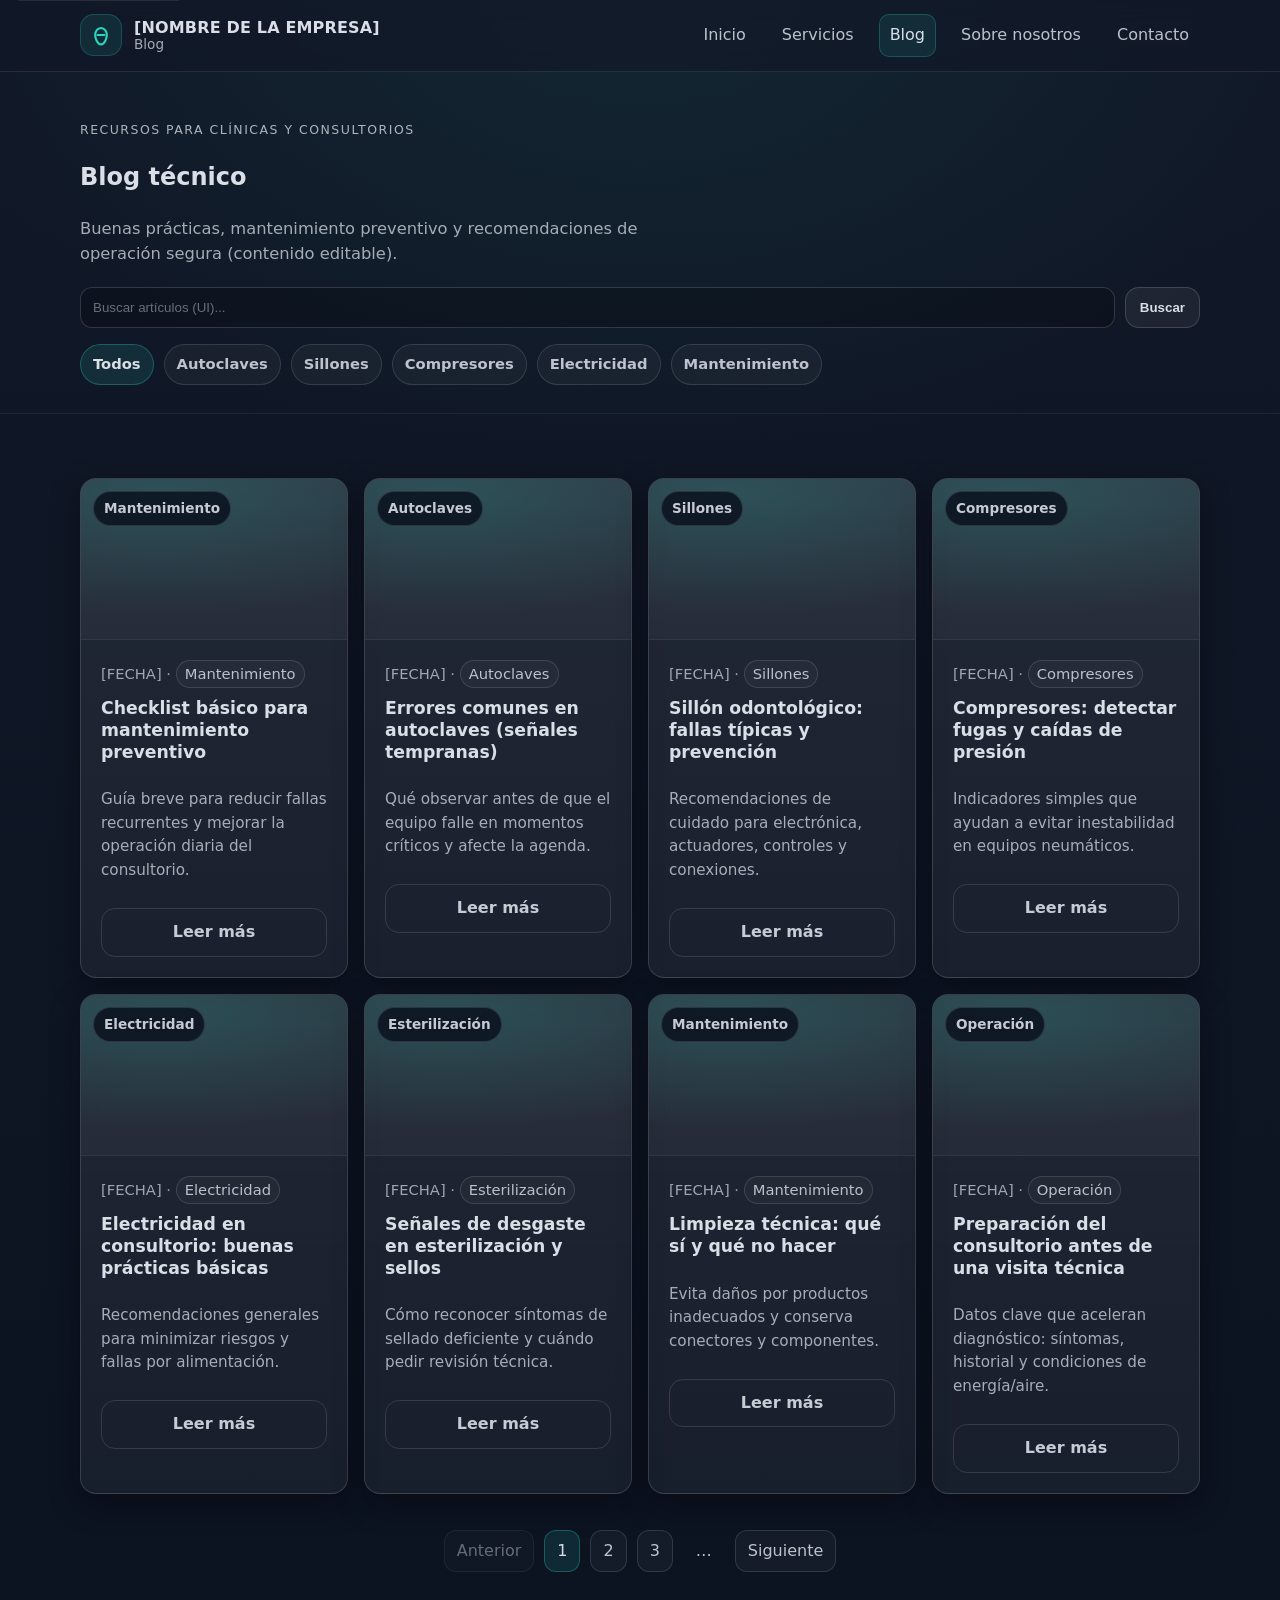
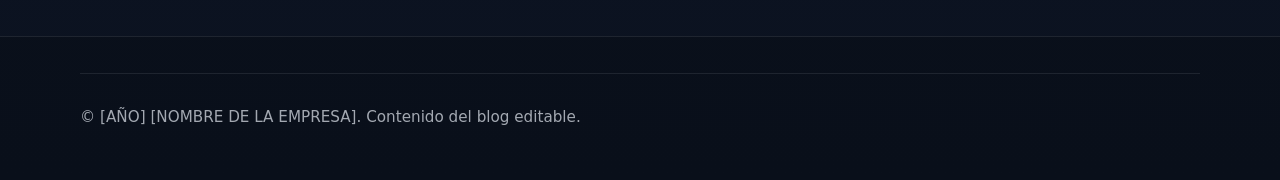
==== blog.html @ 44d48c57 "Add files via upload Primera version" ====
<!doctype html>
<html lang="es">
<head>
  <meta charset="utf-8" />
  <meta name="viewport" content="width=device-width, initial-scale=1" />
  <title>Blog | [NOMBRE DE LA EMPRESA]</title>
  <meta name="description" content="Consejos de mantenimiento, seguridad y operación para equipos odontológicos." />
  <link rel="stylesheet" href="styles.css" />
</head>

<body>
  <a class="skip-link" href="#contenido">Saltar al contenido</a>

  <header class="site-header" role="banner">
    <div class="container header-inner">
      <a class="brand" href="index.html" aria-label="Ir al inicio">
        <span class="brand-mark" aria-hidden="true">
          <svg width="28" height="28" viewBox="0 0 24 24" fill="none">
            <path d="M7 12c0-3 2-6 5-6s5 3 5 6-2 8-5 8-5-5-5-8Z" stroke="currentColor" stroke-width="1.8"/>
            <path d="M9 12h6" stroke="currentColor" stroke-width="1.8" stroke-linecap="round"/>
          </svg>
        </span>
        <span class="brand-text">
          <span class="brand-name">[NOMBRE DE LA EMPRESA]</span>
          <span class="brand-tag">Blog</span>
        </span>
      </a>

      <details class="nav-wrap">
        <summary class="nav-summary" aria-label="Abrir menú">
          <span class="sr-only">Abrir menú</span>
          <span class="burger" aria-hidden="true"></span>
        </summary>

        <nav class="site-nav" aria-label="Navegación principal">
          <a href="index.html">Inicio</a>
          <a href="index.html#servicios">Servicios</a>
          <a href="blog.html" aria-current="page">Blog</a>
          <a href="index.html#sobre">Sobre nosotros</a>
          <a href="index.html#contacto">Contacto</a>
        </nav>
      </details>

      <nav class="site-nav site-nav--desktop" aria-label="Navegación principal (desktop)">
        <a href="index.html">Inicio</a>
        <a href="index.html#servicios">Servicios</a>
        <a href="blog.html" aria-current="page">Blog</a>
        <a href="index.html#sobre">Sobre nosotros</a>
        <a href="index.html#contacto">Contacto</a>
      </nav>
    </div>
  </header>

  <main id="contenido">
    <section class="page-hero">
      <div class="container">
        <p class="eyebrow">Recursos para clínicas y consultorios</p>
        <h1>Blog técnico</h1>
        <p class="lead">Buenas prácticas, mantenimiento preventivo y recomendaciones de operación segura (contenido editable).</p>

        <!-- Barra de búsqueda visual (UI-only, sin JS) -->
        <form class="search" role="search" aria-label="Buscar en el blog (solo interfaz)">
          <label class="sr-only" for="q">Buscar</label>
          <input id="q" name="q" type="search" placeholder="Buscar artículos (UI)..." />
          <button class="btn btn-secondary" type="submit">Buscar</button>
        </form>

        <!-- Chips de categorías (solo UI) -->
        <div class="chips" aria-label="Categorías">
          <a class="chip chip-active" href="#" aria-current="true">Todos</a>
          <a class="chip" href="#">Autoclaves</a>
          <a class="chip" href="#">Sillones</a>
          <a class="chip" href="#">Compresores</a>
          <a class="chip" href="#">Electricidad</a>
          <a class="chip" href="#">Mantenimiento</a>
        </div>
      </div>
    </section>

    <section class="section">
      <div class="container">
        <div class="grid posts-8">
          <!-- Repite 8 cards (placeholder). Puedes duplicar / eliminar sin romper el grid -->
          <article class="card post-card">
            <a class="post-media" href="post.html" aria-label="Leer artículo: Checklist básico para mantenimiento preventivo">
              <span class="media-badge">Mantenimiento</span>
              <span class="media-placeholder" aria-hidden="true"></span>
            </a>
            <div class="post-body">
              <p class="meta">[FECHA] · <span class="tag">Mantenimiento</span></p>
              <h2 class="post-title"><a href="post.html">Checklist básico para mantenimiento preventivo</a></h2>
              <p class="small">Guía breve para reducir fallas recurrentes y mejorar la operación diaria del consultorio.</p>
              <a class="btn btn-ghost" href="post.html">Leer más</a>
            </div>
          </article>

          <article class="card post-card">
            <a class="post-media" href="post.html" aria-label="Leer artículo: Errores comunes en autoclaves (señales tempranas)">
              <span class="media-badge">Autoclaves</span>
              <span class="media-placeholder" aria-hidden="true"></span>
            </a>
            <div class="post-body">
              <p class="meta">[FECHA] · <span class="tag">Autoclaves</span></p>
              <h2 class="post-title"><a href="post.html">Errores comunes en autoclaves (señales tempranas)</a></h2>
              <p class="small">Qué observar antes de que el equipo falle en momentos críticos y afecte la agenda.</p>
              <a class="btn btn-ghost" href="post.html">Leer más</a>
            </div>
          </article>

          <article class="card post-card">
            <a class="post-media" href="post.html" aria-label="Leer artículo: Sillón odontológico: fallas típicas y prevención">
              <span class="media-badge">Sillones</span>
              <span class="media-placeholder" aria-hidden="true"></span>
            </a>
            <div class="post-body">
              <p class="meta">[FECHA] · <span class="tag">Sillones</span></p>
              <h2 class="post-title"><a href="post.html">Sillón odontológico: fallas típicas y prevención</a></h2>
              <p class="small">Recomendaciones de cuidado para electrónica, actuadores, controles y conexiones.</p>
              <a class="btn btn-ghost" href="post.html">Leer más</a>
            </div>
          </article>

          <article class="card post-card">
            <a class="post-media" href="post.html" aria-label="Leer artículo: Compresores: cómo detectar fugas y caídas de presión">
              <span class="media-badge">Compresores</span>
              <span class="media-placeholder" aria-hidden="true"></span>
            </a>
            <div class="post-body">
              <p class="meta">[FECHA] · <span class="tag">Compresores</span></p>
              <h2 class="post-title"><a href="post.html">Compresores: detectar fugas y caídas de presión</a></h2>
              <p class="small">Indicadores simples que ayudan a evitar inestabilidad en equipos neumáticos.</p>
              <a class="btn btn-ghost" href="post.html">Leer más</a>
            </div>
          </article>

          <article class="card post-card">
            <a class="post-media" href="post.html" aria-label="Leer artículo: Electricidad en consultorio: buenas prácticas básicas">
              <span class="media-badge">Electricidad</span>
              <span class="media-placeholder" aria-hidden="true"></span>
            </a>
            <div class="post-body">
              <p class="meta">[FECHA] · <span class="tag">Electricidad</span></p>
              <h2 class="post-title"><a href="post.html">Electricidad en consultorio: buenas prácticas básicas</a></h2>
              <p class="small">Recomendaciones generales para minimizar riesgos y fallas por alimentación.</p>
              <a class="btn btn-ghost" href="post.html">Leer más</a>
            </div>
          </article>

          <article class="card post-card">
            <a class="post-media" href="post.html" aria-label="Leer artículo: Señales de desgaste en esterilización y sellos">
              <span class="media-badge">Esterilización</span>
              <span class="media-placeholder" aria-hidden="true"></span>
            </a>
            <div class="post-body">
              <p class="meta">[FECHA] · <span class="tag">Esterilización</span></p>
              <h2 class="post-title"><a href="post.html">Señales de desgaste en esterilización y sellos</a></h2>
              <p class="small">Cómo reconocer síntomas de sellado deficiente y cuándo pedir revisión técnica.</p>
              <a class="btn btn-ghost" href="post.html">Leer más</a>
            </div>
          </article>

          <article class="card post-card">
            <a class="post-media" href="post.html" aria-label="Leer artículo: Limpieza técnica: qué sí y qué no hacer">
              <span class="media-badge">Mantenimiento</span>
              <span class="media-placeholder" aria-hidden="true"></span>
            </a>
            <div class="post-body">
              <p class="meta">[FECHA] · <span class="tag">Mantenimiento</span></p>
              <h2 class="post-title"><a href="post.html">Limpieza técnica: qué sí y qué no hacer</a></h2>
              <p class="small">Evita daños por productos inadecuados y conserva conectores y componentes.</p>
              <a class="btn btn-ghost" href="post.html">Leer más</a>
            </div>
          </article>

          <article class="card post-card">
            <a class="post-media" href="post.html" aria-label="Leer artículo: Cómo preparar el consultorio antes de una visita técnica">
              <span class="media-badge">Operación</span>
              <span class="media-placeholder" aria-hidden="true"></span>
            </a>
            <div class="post-body">
              <p class="meta">[FECHA] · <span class="tag">Operación</span></p>
              <h2 class="post-title"><a href="post.html">Preparación del consultorio antes de una visita técnica</a></h2>
              <p class="small">Datos clave que aceleran diagnóstico: síntomas, historial y condiciones de energía/aire.</p>
              <a class="btn btn-ghost" href="post.html">Leer más</a>
            </div>
          </article>
        </div>

        <!-- Paginación visual (UI-only) -->
        <nav class="pagination" aria-label="Paginación (solo interfaz)">
          <a class="page" href="#" aria-disabled="true">Anterior</a>
          <a class="page is-active" href="#" aria-current="page">1</a>
          <a class="page" href="#">2</a>
          <a class="page" href="#">3</a>
          <span class="page dots" aria-hidden="true">…</span>
          <a class="page" href="#">Siguiente</a>
        </nav>
      </div>
    </section>
  </main>

  <footer class="site-footer">
    <div class="container footer-bottom">
      <p class="small">© <span>[AÑO]</span> [NOMBRE DE LA EMPRESA]. Contenido del blog editable. </p>
    </div>
  </footer>
</body>
</html>
---- styles.css ----
/* =========================================================
   [NOMBRE DE LA EMPRESA] - Styles (v1)
   Objetivo: diseño moderno, limpio, premium técnico
   - Solo HTML + CSS
   - Responsive + accesible (foco visible, contraste)
   ========================================================= */

/* -------------------------
   1) Variables de diseño
   ------------------------- */
:root{
  /* Colores base */
  --bg: #111827;
  --bg-2: #0b1220;
  --surface: rgba(255,255,255,0.06);
  --surface-2: rgba(255,255,255,0.08);
  --border: rgba(217, 222, 231, 0.16);

  --text: #D9DEE7;
  --muted: rgba(217, 222, 231, 0.74);

  /* Acento (moderado, no “neón”) */
  --accent: #2dd4bf;           /* teal */
  --accent-2: rgba(45,212,191,0.18);

  /* Sombras (sutiles) */
  --shadow: 0 10px 30px rgba(0,0,0,0.35);

  /* Tipografía */
  --font: system-ui, -apple-system, Segoe UI, Roboto, Helvetica, Arial, "Apple Color Emoji", "Segoe UI Emoji";
  --mono: ui-monospace, SFMono-Regular, Menlo, Monaco, Consolas, "Liberation Mono", "Courier New", monospace;

  /* Layout */
  --container: 1120px;
  --radius: 16px;
  --radius-sm: 12px;

  /* Escala de spacing */
  --s-1: 8px;
  --s-2: 12px;
  --s-3: 16px;
  --s-4: 20px;
  --s-5: 28px;
  --s-6: 36px;
  --s-7: 48px;
  --s-8: 64px;

  /* Tamaños fluidos */
  --h1: clamp(1.9rem, 3.5vw, 3rem);
  --h2: clamp(1.4rem, 2.2vw, 2.1rem);
  --h3: 1.1rem;
  --lead: clamp(1.02rem, 1.15vw, 1.15rem);
}

/* -------------------------
   2) Reset base + accesibilidad
   ------------------------- */
*,
*::before,
*::after{ box-sizing: border-box; }

html{ color-scheme: dark; }

body{
  margin: 0;
  font-family: var(--font);
  background: radial-gradient(1200px 800px at 50% 0%, rgba(45,212,191,0.08), transparent 60%),
              linear-gradient(180deg, var(--bg), var(--bg-2));
  color: var(--text);
  line-height: 1.55;
}

img{ max-width: 100%; display: block; }

a{ color: inherit; text-decoration: none; }
a:hover{ text-decoration: underline; text-underline-offset: 4px; }

:focus-visible{
  outline: 3px solid var(--accent);
  outline-offset: 3px;
}

/* Skip link */
.skip-link{
  position: absolute;
  top: 10px;
  left: 10px;
  background: #0b1220;
  border: 1px solid var(--border);
  padding: 10px 12px;
  border-radius: 10px;
  transform: translateY(-120%);
  transition: transform 160ms ease;
  z-index: 9999;
}
.skip-link:focus{ transform: translateY(0%); }

.sr-only{
  position:absolute;
  width:1px; height:1px;
  padding:0; margin:-1px;
  overflow:hidden; clip:rect(0,0,0,0);
  border:0;
}

/* Reduce motion */
@media (prefers-reduced-motion: reduce){
  *{ scroll-behavior: auto !important; transition: none !important; }
}

/* -------------------------
   3) Utilidades
   ------------------------- */
.container{
  width: min(100% - 32px, var(--container));
  margin: 0 auto;
}

.small{ font-size: 0.95rem; color: var(--muted); }
.lead{ font-size: var(--lead); color: var(--muted); max-width: 62ch; }
.eyebrow{
  letter-spacing: 0.12em;
  text-transform: uppercase;
  font-size: 0.78rem;
  color: rgba(217,222,231,0.78);
  margin: 0 0 var(--s-2);
}

.grid{
  display: grid;
  gap: var(--s-3);
}

.card{
  background: linear-gradient(180deg, rgba(255,255,255,0.08), rgba(255,255,255,0.05));
  border: 1px solid var(--border);
  border-radius: var(--radius);
  box-shadow: var(--shadow);
  padding: var(--s-4);
}

.section{
  padding: var(--s-8) 0;
}
.section-muted{
  background: rgba(255,255,255,0.03);
  border-top: 1px solid rgba(217,222,231,0.08);
  border-bottom: 1px solid rgba(217,222,231,0.08);
}

.section-header{
  margin-bottom: var(--s-5);
}
.section-header h2{ margin: 0 0 var(--s-2); font-size: var(--h2); }
.section-header p{ margin: 0; color: var(--muted); max-width: 70ch; }

/* Split layout (2 columnas) */
.split{
  display: grid;
  grid-template-columns: 1.2fr 0.8fr;
  gap: var(--s-5);
  align-items: start;
}
@media (max-width: 900px){
  .split{ grid-template-columns: 1fr; }
}

/* -------------------------
   4) Header / Nav
   ------------------------- */
.site-header{
  position: sticky;
  top: 0;
  z-index: 50;
  background: rgba(17,24,39,0.72);
  backdrop-filter: blur(10px);
  border-bottom: 1px solid rgba(217,222,231,0.10);
}

.header-inner{
  display: flex;
  align-items: center;
  justify-content: space-between;
  gap: var(--s-3);
  padding: 14px 0;
}

.brand{
  display: flex;
  align-items: center;
  gap: 12px;
  text-decoration: none;
}
.brand:hover{ text-decoration: none; }
.brand-mark{
  width: 42px;
  height: 42px;
  display: grid;
  place-items: center;
  border-radius: 14px;
  background: rgba(45,212,191,0.10);
  border: 1px solid rgba(45,212,191,0.22);
  color: var(--accent);
}
.brand-text{ display: grid; line-height: 1.1; }
.brand-name{ font-weight: 700; letter-spacing: 0.01em; }
.brand-tag{ font-size: 0.85rem; color: var(--muted); }

/* Desktop nav */
.site-nav{
  display: flex;
  gap: 14px;
  align-items: center;
}
.site-nav a{
  padding: 8px 10px;
  border-radius: 10px;
  color: rgba(217,222,231,0.86);
  border: 1px solid transparent;
}
.site-nav a:hover{
  text-decoration: none;
  background: rgba(255,255,255,0.05);
  border-color: rgba(217,222,231,0.14);
}
.site-nav a[aria-current="page"]{
  background: rgba(45,212,191,0.10);
  border-color: rgba(45,212,191,0.24);
  color: var(--text);
}

/* Nav responsive con <details> */
.nav-wrap{
  display: none; /* se habilita en móvil */
  position: relative;
}
.nav-summary{
  list-style: none;
  cursor: pointer;
  padding: 10px 12px;
  border-radius: 12px;
  border: 1px solid rgba(217,222,231,0.14);
  background: rgba(255,255,255,0.04);
}
.nav-summary::-webkit-details-marker{ display: none; }

.burger{
  width: 20px;
  height: 2px;
  background: var(--text);
  display: inline-block;
  position: relative;
  border-radius: 2px;
}
.burger::before,
.burger::after{
  content:"";
  position:absolute;
  left:0;
  width: 20px;
  height: 2px;
  background: var(--text);
  border-radius: 2px;
}
.burger::before{ top: -6px; }
.burger::after{ top: 6px; }

.nav-wrap[open] .site-nav{
  position: absolute;
  right: 0;
  top: 56px;
  width: min(320px, calc(100vw - 24px));
  flex-direction: column;
  align-items: stretch;
  padding: 10px;
  border-radius: var(--radius);
  background: rgba(11,18,32,0.96);
  border: 1px solid rgba(217,222,231,0.14);
  box-shadow: var(--shadow);
}
.nav-wrap[open] .site-nav a{ width: 100%; }

.site-nav--desktop{ display: flex; }

@media (max-width: 860px){
  .site-nav--desktop{ display: none; }
  .nav-wrap{ display: block; }
}

/* -------------------------
   5) Botones
   ------------------------- */
.btn{
  display: inline-flex;
  align-items: center;
  justify-content: center;
  gap: 10px;
  padding: 11px 14px;
  border-radius: 14px;
  border: 1px solid transparent;
  font-weight: 650;
  text-decoration: none;
  cursor: pointer;
  transition: transform 160ms ease, background 160ms ease, border-color 160ms ease;
}
.btn:hover{ text-decoration: none; transform: translateY(-1px); }
.btn:active{ transform: translateY(0px); }

.btn-primary{
  background: linear-gradient(180deg, rgba(45,212,191,0.95), rgba(45,212,191,0.78));
  color: #071319;
  border-color: rgba(45,212,191,0.45);
}
.btn-secondary{
  background: rgba(255,255,255,0.06);
  color: var(--text);
  border-color: rgba(217,222,231,0.18);
}
.btn-ghost{
  background: transparent;
  color: rgba(217,222,231,0.90);
  border-color: rgba(217,222,231,0.14);
}

.section-cta{
  display: flex;
  gap: 12px;
  margin-top: var(--s-5);
  flex-wrap: wrap;
}

/* -------------------------
   6) Hero
   ------------------------- */
.hero{
  padding: var(--s-8) 0 var(--s-7);
  border-bottom: 1px solid rgba(217,222,231,0.08);
}
.hero-grid{
  display: grid;
  grid-template-columns: 1.15fr 0.85fr;
  gap: var(--s-6);
  align-items: center;
}
.hero h1{
  margin: 0 0 var(--s-3);
  font-size: var(--h1);
  line-height: 1.1;
}
.hero-copy .lead{ margin: 0 0 var(--s-4); }

.hero-cta{
  display: flex;
  gap: 12px;
  flex-wrap: wrap;
  margin: 0 0 var(--s-4);
}

.hero-badges{
  list-style: none;
  padding: 0;
  margin: 0;
  display: flex;
  gap: 10px;
  flex-wrap: wrap;
}
.badge{
  padding: 8px 10px;
  border-radius: 999px;
  border: 1px solid rgba(217,222,231,0.14);
  background: rgba(255,255,255,0.04);
  color: rgba(217,222,231,0.88);
  font-size: 0.92rem;
}

.hero-panel .panel-card{
  border-radius: calc(var(--radius) + 4px);
  padding: var(--s-4);
  border: 1px solid rgba(45,212,191,0.18);
  background:
    radial-gradient(600px 300px at 0% 0%, rgba(45,212,191,0.13), transparent 55%),
    linear-gradient(180deg, rgba(255,255,255,0.08), rgba(255,255,255,0.05));
  box-shadow: var(--shadow);
}
.panel-top{
  display: flex;
  gap: 8px;
  margin-bottom: var(--s-3);
}
.dot{
  width: 10px; height: 10px;
  border-radius: 999px;
  background: rgba(217,222,231,0.18);
  border: 1px solid rgba(217,222,231,0.18);
}
.panel-lines{ display: grid; gap: 10px; margin-bottom: var(--s-4); }
.line{
  height: 10px;
  border-radius: 999px;
  background: rgba(217,222,231,0.10);
  border: 1px solid rgba(217,222,231,0.10);
}
.w-90{ width: 90%; } .w-80{ width: 80%; } .w-60{ width: 60%; } .w-55{ width: 55%; }

.panel-metrics{
  display: grid;
  gap: 10px;
}
.metric{
  display: flex;
  justify-content: space-between;
  gap: 12px;
  padding: 10px 12px;
  border-radius: 12px;
  background: rgba(0,0,0,0.18);
  border: 1px solid rgba(217,222,231,0.10);
}
.metric .k{ color: rgba(217,222,231,0.75); }
.metric .v{ font-family: var(--mono); color: rgba(217,222,231,0.92); }

.panel-note{
  margin: 10px 0 0;
  color: rgba(217,222,231,0.68);
  font-size: 0.92rem;
}

@media (max-width: 980px){
  .hero-grid{ grid-template-columns: 1fr; }
}

/* -------------------------
   7) Servicios + íconos
   ------------------------- */
.cards-8{
  grid-template-columns: repeat(4, minmax(0, 1fr));
}
@media (max-width: 1020px){
  .cards-8{ grid-template-columns: repeat(2, minmax(0, 1fr)); }
}
@media (max-width: 560px){
  .cards-8{ grid-template-columns: 1fr; }
}

.service-card{
  display: grid;
  gap: 10px;
}
.service-card h3{ margin: 0; font-size: var(--h3); }
.service-card p{ margin: 0; color: var(--muted); }
.icon{
  width: 42px;
  height: 42px;
  display: grid;
  place-items: center;
  border-radius: 14px;
  background: rgba(255,255,255,0.05);
  border: 1px solid rgba(217,222,231,0.12);
  color: rgba(45,212,191,0.95);
}
.icon svg{ width: 22px; height: 22px; }

/* -------------------------
   8) Razones + Testimonios
   ------------------------- */
.cards-4{
  grid-template-columns: repeat(4, minmax(0, 1fr));
}
@media (max-width: 1020px){
  .cards-4{ grid-template-columns: repeat(2, minmax(0, 1fr)); }
}
@media (max-width: 560px){
  .cards-4{ grid-template-columns: 1fr; }
}

.cards-3{
  grid-template-columns: repeat(3, minmax(0, 1fr));
}
@media (max-width: 900px){
  .cards-3{ grid-template-columns: 1fr; }
}

.testimonial blockquote{
  margin: 0 0 14px;
  color: rgba(217,222,231,0.92);
  font-size: 1.03rem;
}
.testimonial figcaption{
  color: rgba(217,222,231,0.70);
  font-size: 0.95rem;
}

/* -------------------------
   9) Proceso (steps)
   ------------------------- */
.steps{
  list-style: none;
  padding: 0;
  margin: 0;
  display: grid;
  gap: var(--s-3);
}
.step{
  display: grid;
  grid-template-columns: 48px 1fr;
  gap: 14px;
  align-items: start;
  padding: var(--s-4);
  border-radius: var(--radius);
  background: rgba(255,255,255,0.04);
  border: 1px solid rgba(217,222,231,0.12);
}
.step-num{
  width: 40px; height: 40px;
  display: grid;
  place-items: center;
  border-radius: 14px;
  background: rgba(45,212,191,0.12);
  border: 1px solid rgba(45,212,191,0.22);
  color: var(--accent);
  font-weight: 800;
}
.step h3{ margin: 0 0 6px; font-size: var(--h3); }
.step p{ margin: 0; color: var(--muted); }

/* -------------------------
   10) Cobertura / mapa placeholder
   ------------------------- */
.list{
  margin: var(--s-3) 0 0;
  padding-left: 18px;
  color: rgba(217,222,231,0.80);
}
.map-card{
  display: grid;
  gap: var(--s-3);
}
.map-placeholder{
  height: 220px;
  border-radius: var(--radius);
  border: 1px dashed rgba(217,222,231,0.20);
  background:
    radial-gradient(700px 300px at 50% 10%, rgba(45,212,191,0.12), transparent 60%),
    rgba(255,255,255,0.03);
  display: grid;
  place-items: center;
  color: rgba(217,222,231,0.70);
}
.map-placeholder svg{ width: 44px; height: 44px; }

/* -------------------------
   11) Contacto (form)
   ------------------------- */
.contact-cards{
  display: grid;
  grid-template-columns: repeat(2, minmax(0, 1fr));
  gap: var(--s-3);
  margin-top: var(--s-4);
}
@media (max-width: 560px){
  .contact-cards{ grid-template-columns: 1fr; }
}

.form{
  display: grid;
  gap: 12px;
}
label{
  display: grid;
  gap: 8px;
  color: rgba(217,222,231,0.92);
  font-weight: 650;
}
input, textarea{
  width: 100%;
  padding: 12px 12px;
  border-radius: 12px;
  border: 1px solid rgba(217,222,231,0.18);
  background: rgba(0,0,0,0.20);
  color: var(--text);
}
input::placeholder, textarea::placeholder{
  color: rgba(217,222,231,0.45);
}
input:focus-visible, textarea:focus-visible{
  outline: 3px solid var(--accent);
  outline-offset: 2px;
  border-color: rgba(45,212,191,0.40);
}

/* -------------------------
   12) Blog: hero + búsqueda + chips + posts
   ------------------------- */
.page-hero{
  padding: var(--s-7) 0 var(--s-5);
  border-bottom: 1px solid rgba(217,222,231,0.08);
}

.search{
  display: flex;
  gap: 10px;
  flex-wrap: wrap;
  margin: var(--s-4) 0 var(--s-3);
}
.search input{
  flex: 1 1 260px;
  min-width: 240px;
}

.chips{
  display: flex;
  gap: 10px;
  flex-wrap: wrap;
}
.chip{
  padding: 8px 12px;
  border-radius: 999px;
  border: 1px solid rgba(217,222,231,0.14);
  background: rgba(255,255,255,0.04);
  color: rgba(217,222,231,0.86);
  font-weight: 650;
  font-size: 0.92rem;
}
.chip:hover{ text-decoration: none; border-color: rgba(45,212,191,0.30); }
.chip-active{
  background: rgba(45,212,191,0.12);
  border-color: rgba(45,212,191,0.30);
  color: var(--text);
}

.posts-8{
  grid-template-columns: repeat(4, minmax(0, 1fr));
}
@media (max-width: 1100px){
  .posts-8{ grid-template-columns: repeat(2, minmax(0, 1fr)); }
}
@media (max-width: 560px){
  .posts-8{ grid-template-columns: 1fr; }
}

.post-card{
  padding: 0;
  overflow: hidden;
}
.post-media{
  display: block;
  position: relative;
  border-bottom: 1px solid rgba(217,222,231,0.10);
}
.media-placeholder{
  display: block;
  height: 160px;
  background:
    radial-gradient(600px 200px at 30% 10%, rgba(45,212,191,0.18), transparent 60%),
    linear-gradient(180deg, rgba(255,255,255,0.06), rgba(255,255,255,0.03));
}
.media-badge{
  position: absolute;
  top: 12px;
  left: 12px;
  padding: 6px 10px;
  border-radius: 999px;
  background: rgba(11,18,32,0.86);
  border: 1px solid rgba(217,222,231,0.14);
  color: rgba(217,222,231,0.90);
  font-size: 0.85rem;
  font-weight: 700;
}
.post-body{
  padding: var(--s-4);
  display: grid;
  gap: 10px;
}
.meta{
  margin: 0;
  font-size: 0.92rem;
  color: rgba(217,222,231,0.70);
}
.tag{
  display: inline-block;
  padding: 2px 8px;
  border-radius: 999px;
  border: 1px solid rgba(217,222,231,0.14);
  background: rgba(255,255,255,0.03);
  color: rgba(217,222,231,0.84);
}
.post-title{
  margin: 0;
  font-size: 1.08rem;
  line-height: 1.25;
}
.post-title a:hover{ text-decoration: underline; }

.pagination{
  display: flex;
  gap: 10px;
  justify-content: center;
  align-items: center;
  margin-top: var(--s-6);
  flex-wrap: wrap;
}
.page{
  padding: 8px 12px;
  border-radius: 12px;
  border: 1px solid rgba(217,222,231,0.14);
  background: rgba(255,255,255,0.04);
  color: rgba(217,222,231,0.86);
}
.page:hover{ text-decoration: none; border-color: rgba(45,212,191,0.30); }
.page.is-active{
  background: rgba(45,212,191,0.12);
  border-color: rgba(45,212,191,0.30);
  color: var(--text);
}
.page[aria-disabled="true"]{
  opacity: 0.5;
  pointer-events: none;
}
.dots{
  border-color: transparent;
  background: transparent;
}

/* -------------------------
   13) Post: layout contenido + sidebar
   ------------------------- */
.post-hero{
  padding: var(--s-7) 0 var(--s-5);
  border-bottom: 1px solid rgba(217,222,231,0.08);
}
.post-hero h1{
  margin: 10px 0 0;
  font-size: var(--h1);
  line-height: 1.1;
}

.content-grid{
  display: grid;
  grid-template-columns: 1.3fr 0.7fr;
  gap: var(--s-5);
  align-items: start;
}
@media (max-width: 980px){
  .content-grid{ grid-template-columns: 1fr; }
}

.content{
  max-width: 75ch;
}
.content h2{
  margin: var(--s-5) 0 var(--s-2);
  font-size: 1.35rem;
}
.content p{ margin: 0 0 var(--s-3); color: rgba(217,222,231,0.86); }
.content ul, .content ol{
  margin: 0 0 var(--s-3);
  padding-left: 18px;
  color: rgba(217,222,231,0.82);
}
.content blockquote{
  margin: var(--s-5) 0;
  padding: 16px 16px;
  border-left: 4px solid rgba(45,212,191,0.55);
  background: rgba(45,212,191,0.10);
  border-radius: 12px;
  color: rgba(217,222,231,0.92);
}
.figure{
  margin: var(--s-5) 0;
}
.figure-media{
  height: 260px;
  border-radius: var(--radius);
  border: 1px solid rgba(217,222,231,0.14);
  background:
    radial-gradient(900px 320px at 50% 0%, rgba(45,212,191,0.14), transparent 60%),
    rgba(255,255,255,0.03);
}

.divider{
  border: 0;
  height: 1px;
  background: rgba(217,222,231,0.12);
  margin: var(--s-6) 0;
}

.cta-inline{
  padding: var(--s-4);
  border-radius: var(--radius);
  border: 1px solid rgba(45,212,191,0.24);
  background: rgba(45,212,191,0.10);
}
.cta-inline h3{ margin: 0 0 6px; }
.related{
  margin: 10px 0 0;
  padding-left: 18px;
  color: rgba(217,222,231,0.82);
}
.related a{
  color: rgba(217,222,231,0.90);
}
.related a:hover{
  color: var(--text);
}

/* -------------------------
   14) Footer
   ------------------------- */
.site-footer{
  padding: var(--s-6) 0;
  border-top: 1px solid rgba(217,222,231,0.10);
  background: rgba(0,0,0,0.18);
}

.footer-grid{
  display: grid;
  grid-template-columns: 1.4fr 1fr 1fr 1fr;
  gap: var(--s-5);
  align-items: start;
  margin-bottom: var(--s-4);
}
@media (max-width: 980px){
  .footer-grid{ grid-template-columns: 1fr 1fr; }
}
@media (max-width: 560px){
  .footer-grid{ grid-template-columns: 1fr; }
}

.footer-brand{
  display: flex;
  align-items: center;
  gap: 10px;
}
.site-footer h3{
  margin: 0 0 10px;
  font-size: 1rem;
  color: rgba(217,222,231,0.90);
}
.footer-links{
  list-style: none;
  padding: 0;
  margin: 0;
  display: grid;
  gap: 8px;
}
.footer-links a{
  color: rgba(217,222,231,0.78);
}
.footer-links a:hover{
  color: var(--text);
  text-decoration: underline;
  text-underline-offset: 4px;
}

.footer-bottom{
  border-top: 1px solid rgba(217,222,231,0.10);
  padding-top: var(--s-3);
}
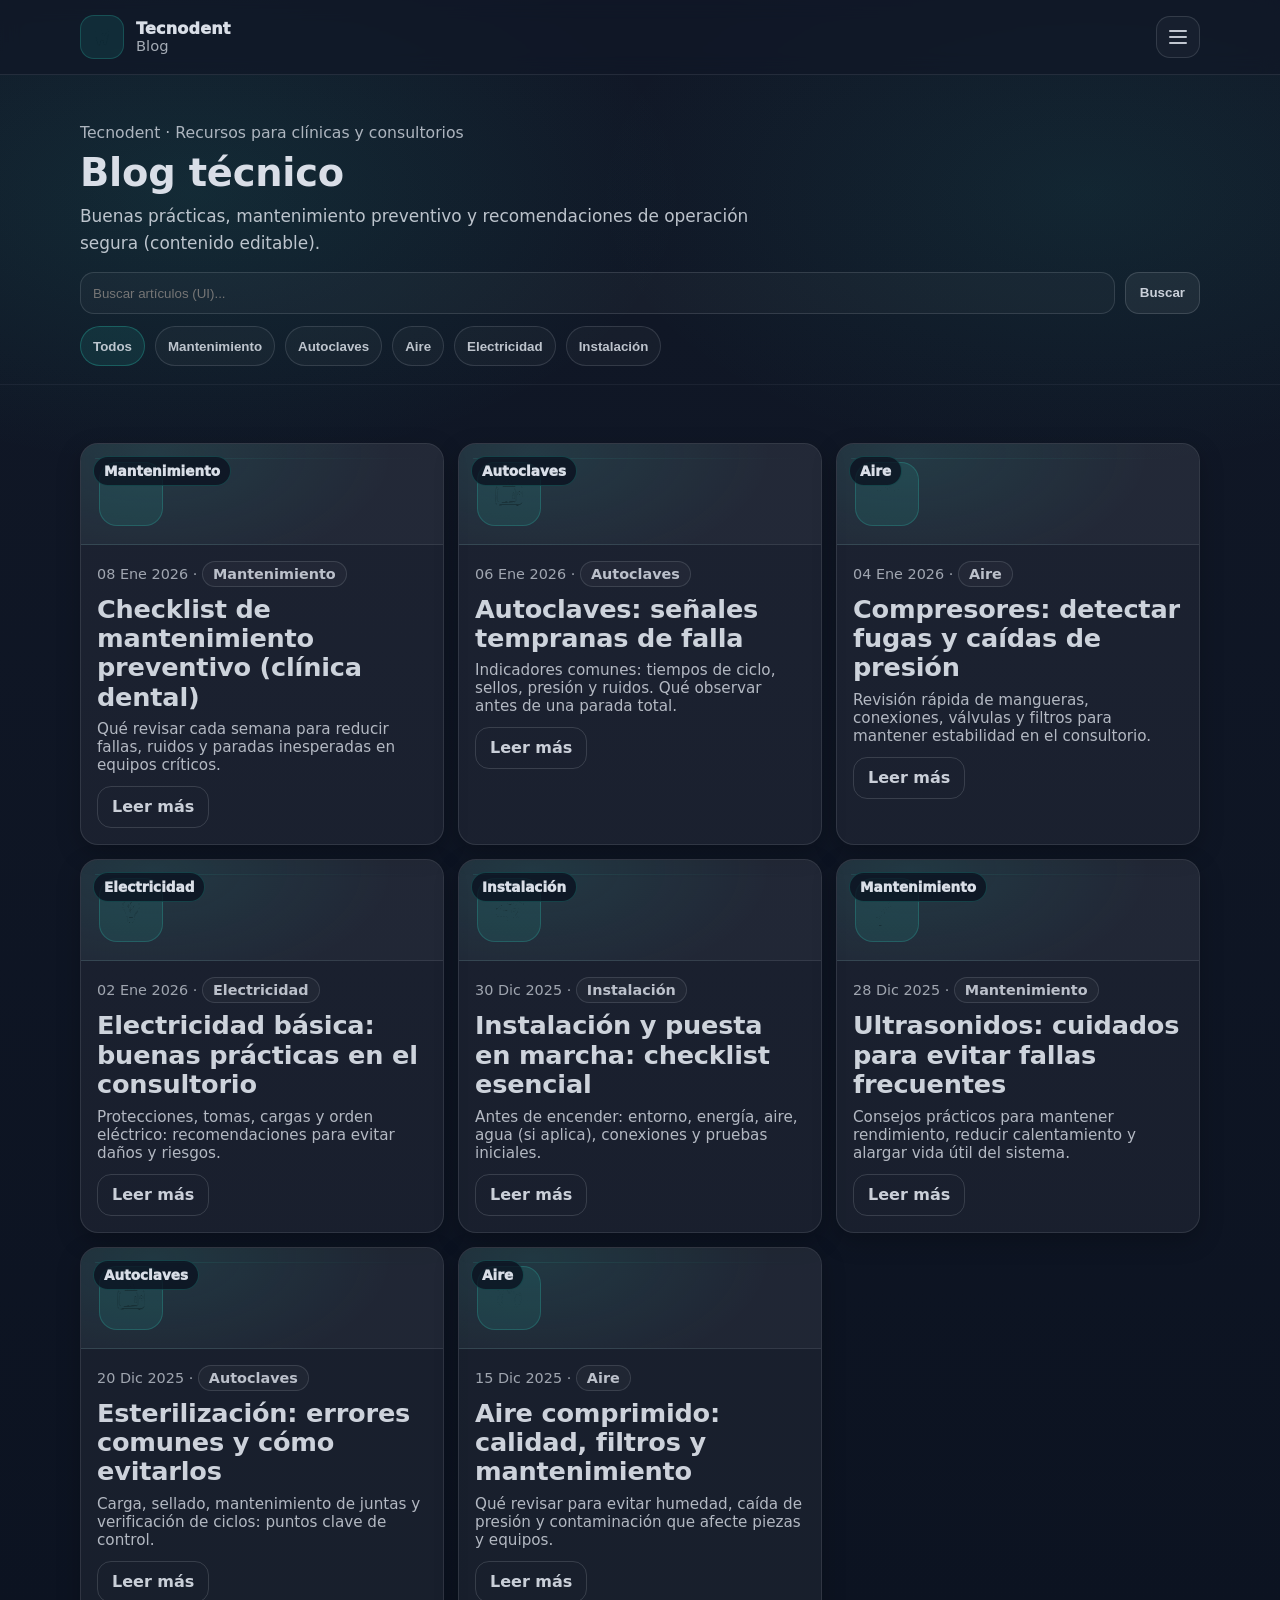
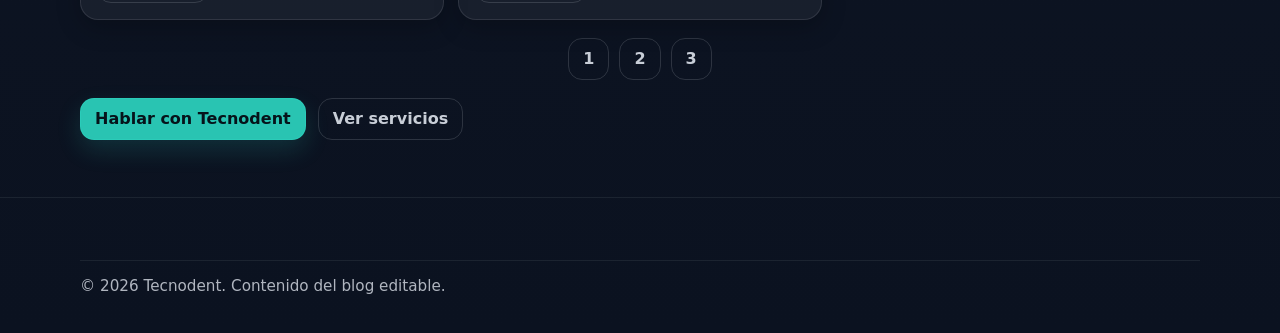
==== commit 0223dc06: "Add files via upload" ====
--- a/blog.html
+++ b/blog.html
@@ -3,9 +3,10 @@
 <head>
   <meta charset="utf-8" />
   <meta name="viewport" content="width=device-width, initial-scale=1" />
-  <title>Blog | [NOMBRE DE LA EMPRESA]</title>
+  <title>Blog | Tecnodent</title>
   <meta name="description" content="Consejos de mantenimiento, seguridad y operación para equipos odontológicos." />
   <link rel="stylesheet" href="styles.css" />
+  <meta name="theme-color" content="#111827" />
 </head>
 
 <body>
@@ -15,13 +16,10 @@
     <div class="container header-inner">
       <a class="brand" href="index.html" aria-label="Ir al inicio">
         <span class="brand-mark" aria-hidden="true">
-          <svg width="28" height="28" viewBox="0 0 24 24" fill="none">
-            <path d="M7 12c0-3 2-6 5-6s5 3 5 6-2 8-5 8-5-5-5-8Z" stroke="currentColor" stroke-width="1.8"/>
-            <path d="M9 12h6" stroke="currentColor" stroke-width="1.8" stroke-linecap="round"/>
-          </svg>
+          <img class="brand-mark__img" src="assets/img/Logo.svg" width="28" height="28" alt="" decoding="async" />
         </span>
         <span class="brand-text">
-          <span class="brand-name">[NOMBRE DE LA EMPRESA]</span>
+          <span class="brand-name">Tecnodent</span>
           <span class="brand-tag">Blog</span>
         </span>
       </a>
@@ -29,32 +27,24 @@
       <details class="nav-wrap">
         <summary class="nav-summary" aria-label="Abrir menú">
           <span class="sr-only">Abrir menú</span>
-          <span class="burger" aria-hidden="true"></span>
+          <span class="nav-icon" aria-hidden="true"></span>
         </summary>
 
-        <nav class="site-nav" aria-label="Navegación principal">
-          <a href="index.html">Inicio</a>
+        <nav class="nav" aria-label="Navegación principal">
           <a href="index.html#servicios">Servicios</a>
+          <a href="index.html#proceso">Proceso</a>
+          <a href="index.html#faq">FAQ</a>
+          <a href="index.html#contacto" class="nav-cta">Contacto</a>
           <a href="blog.html" aria-current="page">Blog</a>
-          <a href="index.html#sobre">Sobre nosotros</a>
-          <a href="index.html#contacto">Contacto</a>
         </nav>
       </details>
-
-      <nav class="site-nav site-nav--desktop" aria-label="Navegación principal (desktop)">
-        <a href="index.html">Inicio</a>
-        <a href="index.html#servicios">Servicios</a>
-        <a href="blog.html" aria-current="page">Blog</a>
-        <a href="index.html#sobre">Sobre nosotros</a>
-        <a href="index.html#contacto">Contacto</a>
-      </nav>
     </div>
   </header>
 
   <main id="contenido">
     <section class="page-hero">
       <div class="container">
-        <p class="eyebrow">Recursos para clínicas y consultorios</p>
+        <p class="eyebrow">Tecnodent · Recursos para clínicas y consultorios</p>
         <h1>Blog técnico</h1>
         <p class="lead">Buenas prácticas, mantenimiento preventivo y recomendaciones de operación segura (contenido editable).</p>
 
@@ -66,13 +56,13 @@
         </form>
 
         <!-- Chips de categorías (solo UI) -->
-        <div class="chips" aria-label="Categorías">
-          <a class="chip chip-active" href="#" aria-current="true">Todos</a>
-          <a class="chip" href="#">Autoclaves</a>
-          <a class="chip" href="#">Sillones</a>
-          <a class="chip" href="#">Compresores</a>
-          <a class="chip" href="#">Electricidad</a>
-          <a class="chip" href="#">Mantenimiento</a>
+        <div class="chips" aria-label="Categorías (solo interfaz)">
+          <button class="chip is-active" type="button">Todos</button>
+          <button class="chip" type="button">Mantenimiento</button>
+          <button class="chip" type="button">Autoclaves</button>
+          <button class="chip" type="button">Aire</button>
+          <button class="chip" type="button">Electricidad</button>
+          <button class="chip" type="button">Instalación</button>
         </div>
       </div>
     </section>
@@ -80,128 +70,144 @@
     <section class="section">
       <div class="container">
         <div class="grid posts-8">
-          <!-- Repite 8 cards (placeholder). Puedes duplicar / eliminar sin romper el grid -->
-          <article class="card post-card">
-            <a class="post-media" href="post.html" aria-label="Leer artículo: Checklist básico para mantenimiento preventivo">
+          <article class="card post-card" data-post="checklist-mantenimiento" data-category="Mantenimiento">
+            <a class="post-media" href="post.html" aria-label="Leer artículo: Checklist de mantenimiento preventivo (clínica dental)">
               <span class="media-badge">Mantenimiento</span>
-              <span class="media-placeholder" aria-hidden="true"></span>
-            </a>
-            <div class="post-body">
-              <p class="meta">[FECHA] · <span class="tag">Mantenimiento</span></p>
-              <h2 class="post-title"><a href="post.html">Checklist básico para mantenimiento preventivo</a></h2>
-              <p class="small">Guía breve para reducir fallas recurrentes y mejorar la operación diaria del consultorio.</p>
-              <a class="btn btn-ghost" href="post.html">Leer más</a>
-            </div>
-          </article>
-
-          <article class="card post-card">
-            <a class="post-media" href="post.html" aria-label="Leer artículo: Errores comunes en autoclaves (señales tempranas)">
+              <span class="media-placeholder" aria-hidden="true">
+                <img src="assets/img/mantenimiento-preventivo.svg" width="48" height="48" alt="" decoding="async" />
+              </span>
+            </a>
+            <div class="post-body">
+              <p class="meta">08 Ene 2026 · <span class="tag">Mantenimiento</span></p>
+              <h2 class="post-title"><a href="post.html">Checklist de mantenimiento preventivo (clínica dental)</a></h2>
+              <p class="small">Qué revisar cada semana para reducir fallas, ruidos y paradas inesperadas en equipos críticos.</p>
+              <a class="btn btn-ghost" href="post.html">Leer más</a>
+            </div>
+          </article>
+
+          <article class="card post-card" data-post="autoclaves-senales" data-category="Autoclaves">
+            <a class="post-media" href="post.html" aria-label="Leer artículo: Autoclaves: señales tempranas de falla">
               <span class="media-badge">Autoclaves</span>
-              <span class="media-placeholder" aria-hidden="true"></span>
-            </a>
-            <div class="post-body">
-              <p class="meta">[FECHA] · <span class="tag">Autoclaves</span></p>
-              <h2 class="post-title"><a href="post.html">Errores comunes en autoclaves (señales tempranas)</a></h2>
-              <p class="small">Qué observar antes de que el equipo falle en momentos críticos y afecte la agenda.</p>
-              <a class="btn btn-ghost" href="post.html">Leer más</a>
-            </div>
-          </article>
-
-          <article class="card post-card">
-            <a class="post-media" href="post.html" aria-label="Leer artículo: Sillón odontológico: fallas típicas y prevención">
-              <span class="media-badge">Sillones</span>
-              <span class="media-placeholder" aria-hidden="true"></span>
-            </a>
-            <div class="post-body">
-              <p class="meta">[FECHA] · <span class="tag">Sillones</span></p>
-              <h2 class="post-title"><a href="post.html">Sillón odontológico: fallas típicas y prevención</a></h2>
-              <p class="small">Recomendaciones de cuidado para electrónica, actuadores, controles y conexiones.</p>
-              <a class="btn btn-ghost" href="post.html">Leer más</a>
-            </div>
-          </article>
-
-          <article class="card post-card">
+              <span class="media-placeholder" aria-hidden="true">
+                <img src="assets/img/autoclaves-y-esterilizacion.svg" width="48" height="48" alt="" decoding="async" />
+              </span>
+            </a>
+            <div class="post-body">
+              <p class="meta">06 Ene 2026 · <span class="tag">Autoclaves</span></p>
+              <h2 class="post-title"><a href="post.html">Autoclaves: señales tempranas de falla</a></h2>
+              <p class="small">Indicadores comunes: tiempos de ciclo, sellos, presión y ruidos. Qué observar antes de una parada total.</p>
+              <a class="btn btn-ghost" href="post.html">Leer más</a>
+            </div>
+          </article>
+
+          <article class="card post-card" data-post="compresor-fugas" data-category="Aire">
             <a class="post-media" href="post.html" aria-label="Leer artículo: Compresores: cómo detectar fugas y caídas de presión">
-              <span class="media-badge">Compresores</span>
-              <span class="media-placeholder" aria-hidden="true"></span>
-            </a>
-            <div class="post-body">
-              <p class="meta">[FECHA] · <span class="tag">Compresores</span></p>
+              <span class="media-badge">Aire</span>
+              <span class="media-placeholder" aria-hidden="true">
+                <img src="assets/img/compresores-y-aire.svg" width="48" height="48" alt="" decoding="async" />
+              </span>
+            </a>
+            <div class="post-body">
+              <p class="meta">04 Ene 2026 · <span class="tag">Aire</span></p>
               <h2 class="post-title"><a href="post.html">Compresores: detectar fugas y caídas de presión</a></h2>
-              <p class="small">Indicadores simples que ayudan a evitar inestabilidad en equipos neumáticos.</p>
-              <a class="btn btn-ghost" href="post.html">Leer más</a>
-            </div>
-          </article>
-
-          <article class="card post-card">
-            <a class="post-media" href="post.html" aria-label="Leer artículo: Electricidad en consultorio: buenas prácticas básicas">
+              <p class="small">Revisión rápida de mangueras, conexiones, válvulas y filtros para mantener estabilidad en el consultorio.</p>
+              <a class="btn btn-ghost" href="post.html">Leer más</a>
+            </div>
+          </article>
+
+          <article class="card post-card" data-post="iluminacion-segura" data-category="Electricidad">
+            <a class="post-media" href="post.html" aria-label="Leer artículo: Electricidad básica: buenas prácticas en el consultorio">
               <span class="media-badge">Electricidad</span>
-              <span class="media-placeholder" aria-hidden="true"></span>
-            </a>
-            <div class="post-body">
-              <p class="meta">[FECHA] · <span class="tag">Electricidad</span></p>
-              <h2 class="post-title"><a href="post.html">Electricidad en consultorio: buenas prácticas básicas</a></h2>
-              <p class="small">Recomendaciones generales para minimizar riesgos y fallas por alimentación.</p>
-              <a class="btn btn-ghost" href="post.html">Leer más</a>
-            </div>
-          </article>
-
-          <article class="card post-card">
-            <a class="post-media" href="post.html" aria-label="Leer artículo: Señales de desgaste en esterilización y sellos">
-              <span class="media-badge">Esterilización</span>
-              <span class="media-placeholder" aria-hidden="true"></span>
-            </a>
-            <div class="post-body">
-              <p class="meta">[FECHA] · <span class="tag">Esterilización</span></p>
-              <h2 class="post-title"><a href="post.html">Señales de desgaste en esterilización y sellos</a></h2>
-              <p class="small">Cómo reconocer síntomas de sellado deficiente y cuándo pedir revisión técnica.</p>
-              <a class="btn btn-ghost" href="post.html">Leer más</a>
-            </div>
-          </article>
-
-          <article class="card post-card">
-            <a class="post-media" href="post.html" aria-label="Leer artículo: Limpieza técnica: qué sí y qué no hacer">
+              <span class="media-placeholder" aria-hidden="true">
+                <img src="assets/img/iluminacion-y-electricidad.svg" width="48" height="48" alt="" decoding="async" />
+              </span>
+            </a>
+            <div class="post-body">
+              <p class="meta">02 Ene 2026 · <span class="tag">Electricidad</span></p>
+              <h2 class="post-title"><a href="post.html">Electricidad básica: buenas prácticas en el consultorio</a></h2>
+              <p class="small">Protecciones, tomas, cargas y orden eléctrico: recomendaciones para evitar daños y riesgos.</p>
+              <a class="btn btn-ghost" href="post.html">Leer más</a>
+            </div>
+          </article>
+
+          <article class="card post-card" data-post="instalacion-puesta-en-marcha" data-category="Instalación">
+            <a class="post-media" href="post.html" aria-label="Leer artículo: Instalación y puesta en marcha: checklist esencial">
+              <span class="media-badge">Instalación</span>
+              <span class="media-placeholder" aria-hidden="true">
+                <img src="assets/img/instalacion-y-puesta-en-marcha.svg" width="48" height="48" alt="" decoding="async" />
+              </span>
+            </a>
+            <div class="post-body">
+              <p class="meta">30 Dic 2025 · <span class="tag">Instalación</span></p>
+              <h2 class="post-title"><a href="post.html">Instalación y puesta en marcha: checklist esencial</a></h2>
+              <p class="small">Antes de encender: entorno, energía, aire, agua (si aplica), conexiones y pruebas iniciales.</p>
+              <a class="btn btn-ghost" href="post.html">Leer más</a>
+            </div>
+          </article>
+
+          <article class="card post-card" data-post="ultrasonidos-cuidados" data-category="Mantenimiento">
+            <a class="post-media" href="post.html" aria-label="Leer artículo: Ultrasonidos: cuidados para evitar fallas frecuentes">
               <span class="media-badge">Mantenimiento</span>
-              <span class="media-placeholder" aria-hidden="true"></span>
-            </a>
-            <div class="post-body">
-              <p class="meta">[FECHA] · <span class="tag">Mantenimiento</span></p>
-              <h2 class="post-title"><a href="post.html">Limpieza técnica: qué sí y qué no hacer</a></h2>
-              <p class="small">Evita daños por productos inadecuados y conserva conectores y componentes.</p>
-              <a class="btn btn-ghost" href="post.html">Leer más</a>
-            </div>
-          </article>
-
-          <article class="card post-card">
-            <a class="post-media" href="post.html" aria-label="Leer artículo: Cómo preparar el consultorio antes de una visita técnica">
-              <span class="media-badge">Operación</span>
-              <span class="media-placeholder" aria-hidden="true"></span>
-            </a>
-            <div class="post-body">
-              <p class="meta">[FECHA] · <span class="tag">Operación</span></p>
-              <h2 class="post-title"><a href="post.html">Preparación del consultorio antes de una visita técnica</a></h2>
-              <p class="small">Datos clave que aceleran diagnóstico: síntomas, historial y condiciones de energía/aire.</p>
+              <span class="media-placeholder" aria-hidden="true">
+                <img src="assets/img/ultrasonidos-cavitrones.svg" width="48" height="48" alt="" decoding="async" />
+              </span>
+            </a>
+            <div class="post-body">
+              <p class="meta">28 Dic 2025 · <span class="tag">Mantenimiento</span></p>
+              <h2 class="post-title"><a href="post.html">Ultrasonidos: cuidados para evitar fallas frecuentes</a></h2>
+              <p class="small">Consejos prácticos para mantener rendimiento, reducir calentamiento y alargar vida útil del sistema.</p>
+              <a class="btn btn-ghost" href="post.html">Leer más</a>
+            </div>
+          </article>
+
+          <article class="card post-card" data-post="seguridad-esterilizacion" data-category="Autoclaves">
+            <a class="post-media" href="post.html" aria-label="Leer artículo: Esterilización: errores comunes y cómo evitarlos">
+              <span class="media-badge">Autoclaves</span>
+              <span class="media-placeholder" aria-hidden="true">
+                <img src="assets/img/autoclaves-y-esterilizacion.svg" width="48" height="48" alt="" decoding="async" />
+              </span>
+            </a>
+            <div class="post-body">
+              <p class="meta">20 Dic 2025 · <span class="tag">Autoclaves</span></p>
+              <h2 class="post-title"><a href="post.html">Esterilización: errores comunes y cómo evitarlos</a></h2>
+              <p class="small">Carga, sellado, mantenimiento de juntas y verificación de ciclos: puntos clave de control.</p>
+              <a class="btn btn-ghost" href="post.html">Leer más</a>
+            </div>
+          </article>
+
+          <article class="card post-card" data-post="aire-calidad" data-category="Aire">
+            <a class="post-media" href="post.html" aria-label="Leer artículo: Aire comprimido: calidad, filtros y mantenimiento">
+              <span class="media-badge">Aire</span>
+              <span class="media-placeholder" aria-hidden="true">
+                <img src="assets/img/compresores-y-aire.svg" width="48" height="48" alt="" decoding="async" />
+              </span>
+            </a>
+            <div class="post-body">
+              <p class="meta">15 Dic 2025 · <span class="tag">Aire</span></p>
+              <h2 class="post-title"><a href="post.html">Aire comprimido: calidad, filtros y mantenimiento</a></h2>
+              <p class="small">Qué revisar para evitar humedad, caída de presión y contaminación que afecte piezas y equipos.</p>
               <a class="btn btn-ghost" href="post.html">Leer más</a>
             </div>
           </article>
         </div>
 
-        <!-- Paginación visual (UI-only) -->
         <nav class="pagination" aria-label="Paginación (solo interfaz)">
-          <a class="page" href="#" aria-disabled="true">Anterior</a>
-          <a class="page is-active" href="#" aria-current="page">1</a>
-          <a class="page" href="#">2</a>
-          <a class="page" href="#">3</a>
-          <span class="page dots" aria-hidden="true">…</span>
-          <a class="page" href="#">Siguiente</a>
+          <a class="btn btn-ghost" href="blog.html" aria-current="page">1</a>
+          <a class="btn btn-ghost" href="blog.html">2</a>
+          <a class="btn btn-ghost" href="blog.html">3</a>
         </nav>
+
+        <div class="section-cta">
+          <a class="btn btn-primary" href="index.html#contacto">Hablar con Tecnodent</a>
+          <a class="btn btn-ghost" href="index.html#servicios">Ver servicios</a>
+        </div>
       </div>
     </section>
   </main>
 
   <footer class="site-footer">
     <div class="container footer-bottom">
-      <p class="small">© <span>[AÑO]</span> [NOMBRE DE LA EMPRESA]. Contenido del blog editable. </p>
+      <p class="small">© <span id="year">2026</span> Tecnodent. Contenido del blog editable. </p>
     </div>
   </footer>
 </body>
--- a/styles.css
+++ b/styles.css
@@ -1,8 +1,8 @@
 /* =========================================================
-   [NOMBRE DE LA EMPRESA] - Styles (v1)
-   Objetivo: diseño moderno, limpio, premium técnico
+   Tecnodent - Styles (v2)
+   Objetivo: diseño moderno, limpio, premium técnico (inspirado en layout "medical")
    - Solo HTML + CSS
-   - Responsive + accesible (foco visible, contraste)
+   - Responsive + accesible (foco visible, contraste, tamaños clicables)
    ========================================================= */
 
 /* -------------------------
@@ -27,831 +27,977 @@
   --shadow: 0 10px 30px rgba(0,0,0,0.35);
 
   /* Tipografía */
-  --font: system-ui, -apple-system, Segoe UI, Roboto, Helvetica, Arial, "Apple Color Emoji", "Segoe UI Emoji";
-  --mono: ui-monospace, SFMono-Regular, Menlo, Monaco, Consolas, "Liberation Mono", "Courier New", monospace;
+  --font: ui-sans-serif, system-ui, -apple-system, "Segoe UI", Roboto, Arial, "Noto Sans", "Liberation Sans", sans-serif;
+
+  /* Radios */
+  --radius: 18px;
+  --radius-2: 24px;
+
+  --h1: clamp(2.05rem, 3.0vw, 3.15rem);
+  --h2: clamp(1.45rem, 2.0vw, 1.95rem);
+  --h3: 1.07rem;
+  --p: 1rem;
 
   /* Layout */
-  --container: 1120px;
-  --radius: 16px;
-  --radius-sm: 12px;
-
-  /* Escala de spacing */
-  --s-1: 8px;
-  --s-2: 12px;
-  --s-3: 16px;
-  --s-4: 20px;
-  --s-5: 28px;
-  --s-6: 36px;
-  --s-7: 48px;
-  --s-8: 64px;
-
-  /* Tamaños fluidos */
-  --h1: clamp(1.9rem, 3.5vw, 3rem);
-  --h2: clamp(1.4rem, 2.2vw, 2.1rem);
-  --h3: 1.1rem;
-  --lead: clamp(1.02rem, 1.15vw, 1.15rem);
-}
-
-/* -------------------------
-   2) Reset base + accesibilidad
-   ------------------------- */
-*,
-*::before,
-*::after{ box-sizing: border-box; }
-
-html{ color-scheme: dark; }
-
+  --header-h: 74px;
+  --section-y: clamp(2.6rem, 5vw, 3.6rem);
+  --gap: 18px;
+
+  /* Accesibilidad */
+  --ring: 0 0 0 3px rgba(45,212,191,0.22);
+}
+
+/* -------------------------
+   2) Base
+   ------------------------- */
+*{ box-sizing: border-box; }
+html{ scroll-behavior: smooth; }
 body{
   margin: 0;
   font-family: var(--font);
-  background: radial-gradient(1200px 800px at 50% 0%, rgba(45,212,191,0.08), transparent 60%),
-              linear-gradient(180deg, var(--bg), var(--bg-2));
   color: var(--text);
-  line-height: 1.55;
-}
-
-img{ max-width: 100%; display: block; }
-
-a{ color: inherit; text-decoration: none; }
-a:hover{ text-decoration: underline; text-underline-offset: 4px; }
-
-:focus-visible{
-  outline: 3px solid var(--accent);
-  outline-offset: 3px;
-}
-
-/* Skip link */
+  background:
+    radial-gradient(900px 500px at 15% 10%, rgba(45,212,191,0.10), transparent 55%),
+    radial-gradient(900px 500px at 85% 10%, rgba(45,212,191,0.08), transparent 55%),
+    linear-gradient(180deg, var(--bg), var(--bg-2));
+  min-height: 100vh;
+}
+
+img{ max-width: 100%; height: auto; }
+a{ color: inherit; }
+
+.container{
+  width: min(1120px, 100% - 2.2rem);
+  margin: 0 auto;
+}
+
+/* Accesibilidad */
+.sr-only{
+  position: absolute;
+  width: 1px;
+  height: 1px;
+  padding: 0;
+  margin: -1px;
+  overflow: hidden;
+  clip: rect(0,0,0,0);
+  border: 0;
+}
 .skip-link{
   position: absolute;
-  top: 10px;
-  left: 10px;
-  background: #0b1220;
-  border: 1px solid var(--border);
+  left: -999px;
+  top: 8px;
+  background: rgba(11,18,32,0.92);
+  border: 1px solid rgba(217,222,231,0.18);
   padding: 10px 12px;
-  border-radius: 10px;
-  transform: translateY(-120%);
-  transition: transform 160ms ease;
-  z-index: 9999;
-}
-.skip-link:focus{ transform: translateY(0%); }
-
-.sr-only{
-  position:absolute;
-  width:1px; height:1px;
-  padding:0; margin:-1px;
-  overflow:hidden; clip:rect(0,0,0,0);
-  border:0;
-}
+  border-radius: 12px;
+  z-index: 999;
+}
+.skip-link:focus{ left: 10px; outline: 2px solid var(--accent); }
 
 /* Reduce motion */
 @media (prefers-reduced-motion: reduce){
-  *{ scroll-behavior: auto !important; transition: none !important; }
-}
-
-/* -------------------------
-   3) Utilidades
-   ------------------------- */
-.container{
-  width: min(100% - 32px, var(--container));
-  margin: 0 auto;
-}
-
-.small{ font-size: 0.95rem; color: var(--muted); }
-.lead{ font-size: var(--lead); color: var(--muted); max-width: 62ch; }
-.eyebrow{
-  letter-spacing: 0.12em;
-  text-transform: uppercase;
-  font-size: 0.78rem;
-  color: rgba(217,222,231,0.78);
-  margin: 0 0 var(--s-2);
-}
-
-.grid{
-  display: grid;
-  gap: var(--s-3);
+  *{ scroll-behavior: auto !important; transition: none !important; animation: none !important; }
+}
+
+/* -------------------------
+   3) Tipografía
+   ------------------------- */
+h1,h2,h3{
+  margin: 0 0 10px;
+  letter-spacing: -0.2px;
+}
+h1{ font-size: var(--h1); line-height: 1.08; }
+h2{ font-size: var(--h2); line-height: 1.15; }
+h3{ font-size: var(--h3); line-height: 1.2; }
+p{ margin: 0 0 12px; font-size: var(--p); color: rgba(217,222,231,0.86); }
+
+.lead{
+  font-size: 1.06rem;
+  line-height: 1.55;
+  color: rgba(217,222,231,0.86);
+  max-width: 65ch;
+}
+.small{ font-size: 0.95rem; color: rgba(217,222,231,0.80); }
+
+/* -------------------------
+   4) Componentes generales
+   ------------------------- */
+.badge{
+  display: inline-flex;
+  align-items: center;
+  gap: 8px;
+  font-weight: 850;
+  padding: 8px 12px;
+  border-radius: 999px;
+  border: 1px solid rgba(45,212,191,0.22);
+  background: rgba(45,212,191,0.10);
+  color: rgba(217,222,231,0.92);
 }
 
 .card{
-  background: linear-gradient(180deg, rgba(255,255,255,0.08), rgba(255,255,255,0.05));
-  border: 1px solid var(--border);
+  background: rgba(255,255,255,0.05);
+  border: 1px solid rgba(217,222,231,0.12);
   border-radius: var(--radius);
-  box-shadow: var(--shadow);
-  padding: var(--s-4);
-}
-
-.section{
-  padding: var(--s-8) 0;
-}
-.section-muted{
-  background: rgba(255,255,255,0.03);
-  border-top: 1px solid rgba(217,222,231,0.08);
-  border-bottom: 1px solid rgba(217,222,231,0.08);
-}
-
-.section-header{
-  margin-bottom: var(--s-5);
-}
-.section-header h2{ margin: 0 0 var(--s-2); font-size: var(--h2); }
-.section-header p{ margin: 0; color: var(--muted); max-width: 70ch; }
-
-/* Split layout (2 columnas) */
-.split{
-  display: grid;
-  grid-template-columns: 1.2fr 0.8fr;
-  gap: var(--s-5);
-  align-items: start;
-}
-@media (max-width: 900px){
-  .split{ grid-template-columns: 1fr; }
-}
-
-/* -------------------------
-   4) Header / Nav
-   ------------------------- */
-.site-header{
-  position: sticky;
-  top: 0;
-  z-index: 50;
-  background: rgba(17,24,39,0.72);
-  backdrop-filter: blur(10px);
-  border-bottom: 1px solid rgba(217,222,231,0.10);
-}
-
-.header-inner{
-  display: flex;
-  align-items: center;
-  justify-content: space-between;
-  gap: var(--s-3);
-  padding: 14px 0;
-}
-
-.brand{
-  display: flex;
-  align-items: center;
-  gap: 12px;
-  text-decoration: none;
-}
-.brand:hover{ text-decoration: none; }
-.brand-mark{
-  width: 42px;
-  height: 42px;
+  padding: 18px;
+  box-shadow: 0 8px 24px rgba(0,0,0,0.22);
+  transition: transform .12s ease, border-color .12s ease, box-shadow .12s ease;
+  position: relative;
+}
+.card::before{
+  content: "";
+  position: absolute;
+  left: 14px;
+  top: 14px;
+  right: 14px;
+  height: 1px;
+  background: linear-gradient(90deg, rgba(45,212,191,0.22), transparent);
+  opacity: 0.55;
+  border-radius: 999px;
+}
+.card:hover{
+  transform: translateY(-2px);
+  border-color: rgba(45,212,191,0.22);
+  box-shadow: 0 12px 34px rgba(0,0,0,0.30);
+}
+
+.icon{
+  width: 44px;
+  height: 44px;
   display: grid;
   place-items: center;
   border-radius: 14px;
   background: rgba(45,212,191,0.10);
   border: 1px solid rgba(45,212,191,0.22);
   color: var(--accent);
-}
-.brand-text{ display: grid; line-height: 1.1; }
-.brand-name{ font-weight: 700; letter-spacing: 0.01em; }
-.brand-tag{ font-size: 0.85rem; color: var(--muted); }
-
-/* Desktop nav */
-.site-nav{
-  display: flex;
-  gap: 14px;
-  align-items: center;
-}
-.site-nav a{
-  padding: 8px 10px;
-  border-radius: 10px;
-  color: rgba(217,222,231,0.86);
+  margin-bottom: 10px;
+}
+
+.btn{
+  display: inline-flex;
+  align-items: center;
+  justify-content: center;
+  gap: 10px;
+  padding: 11px 14px;
+  min-height: 42px;
+  border-radius: 14px;
   border: 1px solid transparent;
-}
-.site-nav a:hover{
   text-decoration: none;
-  background: rgba(255,255,255,0.05);
-  border-color: rgba(217,222,231,0.14);
-}
-.site-nav a[aria-current="page"]{
+  font-weight: 900;
+  cursor: pointer;
+  user-select: none;
+  line-height: 1;
+  transition: transform .12s ease, background-color .12s ease, border-color .12s ease, box-shadow .12s ease, color .12s ease;
+}
+.btn:focus-visible{ outline: 2px solid var(--accent); outline-offset: 2px; box-shadow: var(--ring); }
+.btn:active{ transform: translateY(1px); }
+
+.btn-primary{
+  background: rgba(45,212,191,0.92);
+  color: #06131a;
+  border-color: rgba(45,212,191,0.55);
+  box-shadow: 0 10px 24px rgba(45,212,191,0.16);
+}
+.btn-primary:hover{
+  background: rgba(45,212,191,0.98);
+  box-shadow: 0 12px 28px rgba(45,212,191,0.22);
+}
+
+.btn-secondary{
+  background: rgba(255,255,255,0.06);
+  border-color: rgba(217,222,231,0.16);
+  color: rgba(217,222,231,0.92);
+}
+.btn-secondary:hover{
+  border-color: rgba(45,212,191,0.22);
   background: rgba(45,212,191,0.10);
-  border-color: rgba(45,212,191,0.24);
-  color: var(--text);
-}
-
-/* Nav responsive con <details> */
-.nav-wrap{
-  display: none; /* se habilita en móvil */
-  position: relative;
-}
+}
+
+.btn-ghost{
+  background: transparent;
+  border-color: rgba(217,222,231,0.16);
+  color: rgba(217,222,231,0.92);
+}
+.btn-ghost:hover{
+  border-color: rgba(45,212,191,0.22);
+  background: rgba(255,255,255,0.04);
+}
+
+input, textarea{
+  width: 100%;
+  padding: 12px 12px;
+  border-radius: 14px;
+  border: 1px solid rgba(217,222,231,0.14);
+  background: rgba(255,255,255,0.03);
+  color: rgba(217,222,231,0.92);
+  outline: none;
+}
+input:focus, textarea:focus{
+  border-color: rgba(45,212,191,0.30);
+  box-shadow: var(--ring);
+}
+label{
+  display: grid;
+  gap: 8px;
+  font-weight: 850;
+  color: rgba(217,222,231,0.88);
+  font-size: 0.95rem;
+}
+textarea{ resize: vertical; }
+
+/* -------------------------
+   5) Header / Nav
+   ------------------------- */
+.site-header{
+  position: sticky;
+  top: 0;
+  z-index: 50;
+  backdrop-filter: blur(10px);
+  background: rgba(17,24,39,0.70);
+  border-bottom: 1px solid rgba(217,222,231,0.10);
+}
+.header-inner{
+  min-height: var(--header-h);
+  display: flex;
+  align-items: center;
+  justify-content: space-between;
+  gap: 12px;
+}
+
+.brand{
+  display: inline-flex;
+  align-items: center;
+  gap: 12px;
+  text-decoration: none;
+}
+.brand:hover{ text-decoration: none; }
+.brand:focus-visible{ outline: 2px solid var(--accent); outline-offset: 4px; border-radius: 14px; }
+
+.brand-mark{
+  width: 44px;
+  height: 44px;
+  display: grid;
+  place-items: center;
+  border-radius: 14px;
+  background: rgba(45,212,191,0.10);
+  border: 1px solid rgba(45,212,191,0.22);
+  color: var(--accent);
+}
+img.brand-mark__img{ display: block; }
+
+.brand-text{
+  display: grid;
+  line-height: 1.1;
+}
+.brand-name{
+  font-weight: 950;
+  letter-spacing: .2px;
+}
+.brand-tag{
+  font-size: 0.92rem;
+  color: var(--muted);
+}
+
+.nav-wrap{ position: relative; }
 .nav-summary{
   list-style: none;
   cursor: pointer;
+  user-select: none;
+  border: 1px solid rgba(217,222,231,0.14);
+  border-radius: 14px;
+  padding: 10px 12px;
+  background: rgba(255,255,255,0.03);
+  min-height: 42px;
+  display: inline-flex;
+  align-items: center;
+  gap: 10px;
+}
+.nav-summary:focus-visible{ outline: 2px solid var(--accent); outline-offset: 2px; box-shadow: var(--ring); }
+.nav-summary::-webkit-details-marker{ display: none; }
+
+.nav-icon{
+  width: 18px;
+  height: 2px;
+  border-radius: 999px;
+  background: rgba(217,222,231,0.88);
+  position: relative;
+  display: inline-block;
+}
+.nav-icon::before,
+.nav-icon::after{
+  content:"";
+  position: absolute;
+  left: 0;
+  width: 18px;
+  height: 2px;
+  border-radius: 999px;
+  background: rgba(217,222,231,0.88);
+}
+.nav-icon::before{ top: -6px; }
+.nav-icon::after{ top: 6px; }
+
+.nav{
+  display: flex;
+  gap: 12px;
+  align-items: center;
+}
+.nav a{
+  text-decoration: none;
+  font-weight: 900;
+  color: rgba(217,222,231,0.86);
   padding: 10px 12px;
   border-radius: 12px;
-  border: 1px solid rgba(217,222,231,0.14);
-  background: rgba(255,255,255,0.04);
-}
-.nav-summary::-webkit-details-marker{ display: none; }
-
-.burger{
-  width: 20px;
-  height: 2px;
-  background: var(--text);
-  display: inline-block;
-  position: relative;
-  border-radius: 2px;
-}
-.burger::before,
-.burger::after{
-  content:"";
-  position:absolute;
-  left:0;
-  width: 20px;
-  height: 2px;
-  background: var(--text);
-  border-radius: 2px;
-}
-.burger::before{ top: -6px; }
-.burger::after{ top: 6px; }
-
-.nav-wrap[open] .site-nav{
-  position: absolute;
-  right: 0;
-  top: 56px;
-  width: min(320px, calc(100vw - 24px));
-  flex-direction: column;
-  align-items: stretch;
-  padding: 10px;
-  border-radius: var(--radius);
-  background: rgba(11,18,32,0.96);
-  border: 1px solid rgba(217,222,231,0.14);
-  box-shadow: var(--shadow);
-}
-.nav-wrap[open] .site-nav a{ width: 100%; }
-
-.site-nav--desktop{ display: flex; }
-
-@media (max-width: 860px){
-  .site-nav--desktop{ display: none; }
-  .nav-wrap{ display: block; }
-}
-
-/* -------------------------
-   5) Botones
-   ------------------------- */
-.btn{
-  display: inline-flex;
-  align-items: center;
-  justify-content: center;
-  gap: 10px;
-  padding: 11px 14px;
-  border-radius: 14px;
   border: 1px solid transparent;
-  font-weight: 650;
-  text-decoration: none;
-  cursor: pointer;
-  transition: transform 160ms ease, background 160ms ease, border-color 160ms ease;
-}
-.btn:hover{ text-decoration: none; transform: translateY(-1px); }
-.btn:active{ transform: translateY(0px); }
-
-.btn-primary{
-  background: linear-gradient(180deg, rgba(45,212,191,0.95), rgba(45,212,191,0.78));
-  color: #071319;
-  border-color: rgba(45,212,191,0.45);
-}
-.btn-secondary{
-  background: rgba(255,255,255,0.06);
-  color: var(--text);
-  border-color: rgba(217,222,231,0.18);
-}
-.btn-ghost{
-  background: transparent;
-  color: rgba(217,222,231,0.90);
-  border-color: rgba(217,222,231,0.14);
-}
-
+}
+.nav a:hover{
+  color: rgba(217,222,231,0.96);
+  border-color: rgba(45,212,191,0.18);
+  background: rgba(45,212,191,0.08);
+}
+.nav a:focus-visible{ outline: 2px solid var(--accent); outline-offset: 2px; box-shadow: var(--ring); }
+
+.nav-cta{
+  border-color: rgba(45,212,191,0.22) !important;
+  background: rgba(45,212,191,0.10);
+}
+
+@media (max-width: 820px){
+  .nav{
+    position: absolute;
+    right: 0;
+    top: calc(var(--header-h) - 6px);
+    display: grid;
+    gap: 6px;
+    padding: 12px;
+    border-radius: 16px;
+    border: 1px solid rgba(217,222,231,0.14);
+    background: rgba(11,18,32,0.96);
+    width: min(260px, 92vw);
+    box-shadow: var(--shadow);
+    transform-origin: top right;
+  }
+  details.nav-wrap:not([open]) .nav{ display: none; }
+}
+
+/* -------------------------
+   6) Secciones
+   ------------------------- */
+.section{
+  padding: var(--section-y) 0;
+}
+.section-muted{
+  background: rgba(255,255,255,0.02);
+  border-top: 1px solid rgba(217,222,231,0.06);
+  border-bottom: 1px solid rgba(217,222,231,0.06);
+}
+.section-header{
+  display: grid;
+  gap: 10px;
+  margin-bottom: 18px;
+}
+.section-header p{
+  margin: 0;
+  color: rgba(217,222,231,0.78);
+  max-width: 70ch;
+}
 .section-cta{
   display: flex;
+  flex-wrap: wrap;
   gap: 12px;
-  margin-top: var(--s-5);
+  margin-top: 18px;
+}
+
+/* -------------------------
+   7) Hero
+   ------------------------- */
+.hero{
+  padding: calc(var(--section-y) - 0.6rem) 0 var(--section-y);
+}
+.hero-grid{
+  display: grid;
+  gap: var(--gap);
+  align-items: start;
+}
+@media (min-width: 920px){
+  .hero-grid{
+    grid-template-columns: 1.35fr 0.65fr;
+  }
+}
+.eyebrow{
+  margin: 0 0 10px;
+  color: rgba(217,222,231,0.78);
+  font-size: 0.98rem;
+}
+.hero-actions{
+  display: flex;
   flex-wrap: wrap;
-}
-
-/* -------------------------
-   6) Hero
-   ------------------------- */
-.hero{
-  padding: var(--s-8) 0 var(--s-7);
-  border-bottom: 1px solid rgba(217,222,231,0.08);
-}
-.hero-grid{
-  display: grid;
-  grid-template-columns: 1.15fr 0.85fr;
-  gap: var(--s-6);
-  align-items: center;
-}
-.hero h1{
-  margin: 0 0 var(--s-3);
-  font-size: var(--h1);
-  line-height: 1.1;
-}
-.hero-copy .lead{ margin: 0 0 var(--s-4); }
-
-.hero-cta{
-  display: flex;
   gap: 12px;
-  flex-wrap: wrap;
-  margin: 0 0 var(--s-4);
-}
-
-.hero-badges{
+  margin: 14px 0 18px;
+}
+.hero-bullets{
   list-style: none;
   padding: 0;
-  margin: 0;
-  display: flex;
-  gap: 10px;
+  margin: 12px 0 0;
+  display: grid;
+  gap: 10px;
+}
+.hero-bullets li{
+  padding-left: 22px;
+  position: relative;
+  color: rgba(217,222,231,0.82);
+}
+.hero-bullets li::before{
+  content: "✓";
+  position: absolute;
+  left: 0;
+  top: 0;
+  color: rgba(45,212,191,0.95);
+  font-weight: 950;
+}
+
+.hero-card h2{ margin-bottom: 6px; }
+.mini-stats{
+  display: grid;
+  gap: 10px;
+  margin: 14px 0 14px;
+}
+.mini-stats .stat{
+  display: block;
+  font-weight: 950;
+  color: rgba(217,222,231,0.92);
+}
+.mini-stats .small{ margin: 0; }
+
+/* -------------------------
+   8) Grids (Servicios / Proceso / Contacto)
+   ------------------------- */
+.grid{
+  display: grid;
+  gap: 14px;
+}
+
+.cards-8{
+  grid-template-columns: repeat(1, minmax(0, 1fr));
+}
+@media (min-width: 620px){
+  .cards-8{ grid-template-columns: repeat(2, minmax(0, 1fr)); }
+}
+@media (min-width: 980px){
+  .cards-8{ grid-template-columns: repeat(4, minmax(0, 1fr)); }
+}
+
+.cards-4{
+  grid-template-columns: repeat(1, minmax(0, 1fr));
+}
+@media (min-width: 720px){
+  .cards-4{ grid-template-columns: repeat(2, minmax(0, 1fr)); }
+}
+@media (min-width: 980px){
+  .cards-4{ grid-template-columns: repeat(4, minmax(0, 1fr)); }
+}
+
+.service-card h3{ margin: 0 0 6px; }
+.service-card p{ margin: 0; }
+
+.step{
+  width: 34px;
+  height: 34px;
+  border-radius: 12px;
+  display: grid;
+  place-items: center;
+  background: rgba(45,212,191,0.10);
+  border: 1px solid rgba(45,212,191,0.22);
+  color: rgba(217,222,231,0.92);
+  font-weight: 950;
+  margin-bottom: 10px;
+}
+
+.split{
+  display: grid;
+  gap: 16px;
+}
+@media (min-width: 920px){
+  .split{
+    grid-template-columns: 1.2fr 0.8fr;
+    align-items: start;
+  }
+}
+
+.contact-cards{
+  display: grid;
+  gap: 14px;
+  margin-top: 14px;
+}
+@media (min-width: 620px){
+  .contact-cards{ grid-template-columns: repeat(3, minmax(0, 1fr)); }
+}
+
+.form{
+  display: grid;
+  gap: 12px;
+}
+
+/* -------------------------
+   9) FAQ
+   ------------------------- */
+.accordion{
+  display: grid;
+  gap: 12px;
+}
+.accordion details{
+  padding: 0;
+}
+.accordion summary{
+  cursor: pointer;
+  list-style: none;
+  font-weight: 950;
+  padding: 14px 16px;
+  border-radius: var(--radius);
+  outline: none;
+}
+.accordion summary::-webkit-details-marker{ display: none; }
+.accordion details[open] summary{
+  border-bottom-left-radius: 0;
+  border-bottom-right-radius: 0;
+}
+.details-content{
+  padding: 0 16px 14px;
+  color: rgba(217,222,231,0.84);
+}
+.accordion details:focus-within{ box-shadow: var(--ring); border-radius: var(--radius); }
+
+/* -------------------------
+   10) Footer
+   ------------------------- */
+.site-footer{
+  padding: 44px 0 26px;
+  border-top: 1px solid rgba(217,222,231,0.08);
+}
+.footer-grid{
+  display: grid;
+  gap: 18px;
+}
+@media (min-width: 920px){
+  .footer-grid{
+    grid-template-columns: 1.2fr 0.8fr 0.8fr 0.7fr;
+    align-items: start;
+  }
+}
+.footer-brand{
+  display: inline-flex;
+  align-items: center;
+  gap: 10px;
+  margin-bottom: 10px;
+}
+.footer-links{
+  list-style: none;
+  padding: 0;
+  margin: 10px 0 0;
+  display: grid;
+  gap: 8px;
+}
+.footer-links a{
+  text-decoration: none;
+  color: rgba(217,222,231,0.82);
+}
+.footer-links a:hover{ color: rgba(45,212,191,0.95); }
+.footer-bottom{
+  margin-top: 18px;
+  padding-top: 16px;
+  border-top: 1px solid rgba(217,222,231,0.08);
+}
+
+/* -------------------------
+   11) Blog: lista
+   ------------------------- */
+.page-hero{
+  padding: calc(var(--section-y) - 0.6rem) 0 18px;
+  border-bottom: 1px solid rgba(217,222,231,0.06);
+}
+.search{
+  display: flex;
+  gap: 10px;
+  margin: 16px 0 10px;
+}
+.search input{ flex: 1; }
+
+@media (max-width: 520px){
+  .search{ flex-direction: column; align-items: stretch; }
+}
+
+.chips{
+  display: flex;
   flex-wrap: wrap;
-}
-.badge{
-  padding: 8px 10px;
+  gap: 10px;
+  margin-top: 12px;
+}
+.chip{
+  padding: 10px 12px;
   border-radius: 999px;
   border: 1px solid rgba(217,222,231,0.14);
-  background: rgba(255,255,255,0.04);
-  color: rgba(217,222,231,0.88);
-  font-size: 0.92rem;
-}
-
-.hero-panel .panel-card{
-  border-radius: calc(var(--radius) + 4px);
-  padding: var(--s-4);
-  border: 1px solid rgba(45,212,191,0.18);
-  background:
-    radial-gradient(600px 300px at 0% 0%, rgba(45,212,191,0.13), transparent 55%),
-    linear-gradient(180deg, rgba(255,255,255,0.08), rgba(255,255,255,0.05));
-  box-shadow: var(--shadow);
-}
-.panel-top{
-  display: flex;
-  gap: 8px;
-  margin-bottom: var(--s-3);
-}
-.dot{
-  width: 10px; height: 10px;
-  border-radius: 999px;
-  background: rgba(217,222,231,0.18);
-  border: 1px solid rgba(217,222,231,0.18);
-}
-.panel-lines{ display: grid; gap: 10px; margin-bottom: var(--s-4); }
-.line{
-  height: 10px;
-  border-radius: 999px;
-  background: rgba(217,222,231,0.10);
-  border: 1px solid rgba(217,222,231,0.10);
-}
-.w-90{ width: 90%; } .w-80{ width: 80%; } .w-60{ width: 60%; } .w-55{ width: 55%; }
-
-.panel-metrics{
-  display: grid;
-  gap: 10px;
-}
-.metric{
-  display: flex;
-  justify-content: space-between;
-  gap: 12px;
-  padding: 10px 12px;
-  border-radius: 12px;
-  background: rgba(0,0,0,0.18);
-  border: 1px solid rgba(217,222,231,0.10);
-}
-.metric .k{ color: rgba(217,222,231,0.75); }
-.metric .v{ font-family: var(--mono); color: rgba(217,222,231,0.92); }
-
-.panel-note{
-  margin: 10px 0 0;
-  color: rgba(217,222,231,0.68);
-  font-size: 0.92rem;
-}
-
-@media (max-width: 980px){
-  .hero-grid{ grid-template-columns: 1fr; }
-}
-
-/* -------------------------
-   7) Servicios + íconos
-   ------------------------- */
-.cards-8{
-  grid-template-columns: repeat(4, minmax(0, 1fr));
-}
-@media (max-width: 1020px){
-  .cards-8{ grid-template-columns: repeat(2, minmax(0, 1fr)); }
-}
-@media (max-width: 560px){
-  .cards-8{ grid-template-columns: 1fr; }
-}
-
-.service-card{
-  display: grid;
-  gap: 10px;
-}
-.service-card h3{ margin: 0; font-size: var(--h3); }
-.service-card p{ margin: 0; color: var(--muted); }
-.icon{
-  width: 42px;
-  height: 42px;
-  display: grid;
-  place-items: center;
-  border-radius: 14px;
-  background: rgba(255,255,255,0.05);
-  border: 1px solid rgba(217,222,231,0.12);
-  color: rgba(45,212,191,0.95);
-}
-.icon svg{ width: 22px; height: 22px; }
-
-/* -------------------------
-   8) Razones + Testimonios
-   ------------------------- */
-.cards-4{
-  grid-template-columns: repeat(4, minmax(0, 1fr));
-}
-@media (max-width: 1020px){
-  .cards-4{ grid-template-columns: repeat(2, minmax(0, 1fr)); }
-}
-@media (max-width: 560px){
-  .cards-4{ grid-template-columns: 1fr; }
-}
-
-.cards-3{
-  grid-template-columns: repeat(3, minmax(0, 1fr));
-}
-@media (max-width: 900px){
-  .cards-3{ grid-template-columns: 1fr; }
-}
-
-.testimonial blockquote{
-  margin: 0 0 14px;
-  color: rgba(217,222,231,0.92);
-  font-size: 1.03rem;
-}
-.testimonial figcaption{
-  color: rgba(217,222,231,0.70);
-  font-size: 0.95rem;
-}
-
-/* -------------------------
-   9) Proceso (steps)
-   ------------------------- */
-.steps{
-  list-style: none;
-  padding: 0;
-  margin: 0;
-  display: grid;
-  gap: var(--s-3);
-}
-.step{
-  display: grid;
-  grid-template-columns: 48px 1fr;
-  gap: 14px;
-  align-items: start;
-  padding: var(--s-4);
-  border-radius: var(--radius);
-  background: rgba(255,255,255,0.04);
-  border: 1px solid rgba(217,222,231,0.12);
-}
-.step-num{
-  width: 40px; height: 40px;
-  display: grid;
-  place-items: center;
-  border-radius: 14px;
-  background: rgba(45,212,191,0.12);
-  border: 1px solid rgba(45,212,191,0.22);
-  color: var(--accent);
+  background: rgba(255,255,255,0.03);
+  color: rgba(217,222,231,0.86);
+  cursor: pointer;
   font-weight: 800;
-}
-.step h3{ margin: 0 0 6px; font-size: var(--h3); }
-.step p{ margin: 0; color: var(--muted); }
-
-/* -------------------------
-   10) Cobertura / mapa placeholder
-   ------------------------- */
-.list{
-  margin: var(--s-3) 0 0;
-  padding-left: 18px;
-  color: rgba(217,222,231,0.80);
-}
-.map-card{
-  display: grid;
-  gap: var(--s-3);
-}
-.map-placeholder{
-  height: 220px;
-  border-radius: var(--radius);
-  border: 1px dashed rgba(217,222,231,0.20);
-  background:
-    radial-gradient(700px 300px at 50% 10%, rgba(45,212,191,0.12), transparent 60%),
-    rgba(255,255,255,0.03);
-  display: grid;
-  place-items: center;
-  color: rgba(217,222,231,0.70);
-}
-.map-placeholder svg{ width: 44px; height: 44px; }
-
-/* -------------------------
-   11) Contacto (form)
-   ------------------------- */
-.contact-cards{
-  display: grid;
-  grid-template-columns: repeat(2, minmax(0, 1fr));
-  gap: var(--s-3);
-  margin-top: var(--s-4);
-}
-@media (max-width: 560px){
-  .contact-cards{ grid-template-columns: 1fr; }
-}
-
-.form{
-  display: grid;
-  gap: 12px;
-}
-label{
-  display: grid;
-  gap: 8px;
-  color: rgba(217,222,231,0.92);
-  font-weight: 650;
-}
-input, textarea{
-  width: 100%;
-  padding: 12px 12px;
-  border-radius: 12px;
-  border: 1px solid rgba(217,222,231,0.18);
-  background: rgba(0,0,0,0.20);
-  color: var(--text);
-}
-input::placeholder, textarea::placeholder{
-  color: rgba(217,222,231,0.45);
-}
-input:focus-visible, textarea:focus-visible{
-  outline: 3px solid var(--accent);
-  outline-offset: 2px;
-  border-color: rgba(45,212,191,0.40);
-}
-
-/* -------------------------
-   12) Blog: hero + búsqueda + chips + posts
-   ------------------------- */
-.page-hero{
-  padding: var(--s-7) 0 var(--s-5);
-  border-bottom: 1px solid rgba(217,222,231,0.08);
-}
-
-.search{
-  display: flex;
-  gap: 10px;
-  flex-wrap: wrap;
-  margin: var(--s-4) 0 var(--s-3);
-}
-.search input{
-  flex: 1 1 260px;
-  min-width: 240px;
-}
-
-.chips{
-  display: flex;
-  gap: 10px;
-  flex-wrap: wrap;
-}
-.chip{
-  padding: 8px 12px;
-  border-radius: 999px;
-  border: 1px solid rgba(217,222,231,0.14);
-  background: rgba(255,255,255,0.04);
-  color: rgba(217,222,231,0.86);
-  font-weight: 650;
-  font-size: 0.92rem;
-}
-.chip:hover{ text-decoration: none; border-color: rgba(45,212,191,0.30); }
-.chip-active{
-  background: rgba(45,212,191,0.12);
-  border-color: rgba(45,212,191,0.30);
-  color: var(--text);
+  min-height: 40px;
+}
+.chip:focus-visible{ outline: 2px solid var(--accent); outline-offset: 2px; box-shadow: var(--ring); }
+.chip.is-active{
+  border-color: rgba(45,212,191,0.28);
+  background: rgba(45,212,191,0.10);
 }
 
 .posts-8{
-  grid-template-columns: repeat(4, minmax(0, 1fr));
-}
-@media (max-width: 1100px){
+  grid-template-columns: repeat(1, minmax(0, 1fr));
+}
+@media (min-width: 720px){
   .posts-8{ grid-template-columns: repeat(2, minmax(0, 1fr)); }
 }
-@media (max-width: 560px){
-  .posts-8{ grid-template-columns: 1fr; }
-}
-
-.post-card{
-  padding: 0;
-  overflow: hidden;
-}
+@media (min-width: 1020px){
+  .posts-8{ grid-template-columns: repeat(3, minmax(0, 1fr)); }
+}
+
+.post-card{ overflow: hidden; padding: 0; }
+.post-card .post-body{ padding: 16px; }
+
 .post-media{
   display: block;
+  text-decoration: none;
   position: relative;
+  padding: 18px;
   border-bottom: 1px solid rgba(217,222,231,0.10);
-}
-.media-placeholder{
-  display: block;
-  height: 160px;
   background:
-    radial-gradient(600px 200px at 30% 10%, rgba(45,212,191,0.18), transparent 60%),
-    linear-gradient(180deg, rgba(255,255,255,0.06), rgba(255,255,255,0.03));
+    radial-gradient(400px 200px at 20% 10%, rgba(45,212,191,0.10), transparent 60%),
+    rgba(255,255,255,0.03);
 }
 .media-badge{
   position: absolute;
   top: 12px;
   left: 12px;
+  font-size: 0.85rem;
+  font-weight: 950;
   padding: 6px 10px;
   border-radius: 999px;
-  background: rgba(11,18,32,0.86);
-  border: 1px solid rgba(217,222,231,0.14);
-  color: rgba(217,222,231,0.90);
-  font-size: 0.85rem;
-  font-weight: 700;
-}
-.post-body{
-  padding: var(--s-4);
-  display: grid;
-  gap: 10px;
-}
+  border: 1px solid rgba(45,212,191,0.22);
+  background: rgba(11,18,32,0.80);
+}
+.media-placeholder{
+  width: 64px;
+  height: 64px;
+  display: grid;
+  place-items: center;
+  border-radius: 18px;
+  border: 1px solid rgba(45,212,191,0.22);
+  background: rgba(45,212,191,0.10);
+}
+
 .meta{
-  margin: 0;
-  font-size: 0.92rem;
+  margin: 0 0 8px;
+  font-size: 0.90rem;
   color: rgba(217,222,231,0.70);
 }
 .tag{
-  display: inline-block;
-  padding: 2px 8px;
+  display: inline-flex;
+  align-items: center;
+  gap: 6px;
+  padding: 4px 10px;
   border-radius: 999px;
   border: 1px solid rgba(217,222,231,0.14);
   background: rgba(255,255,255,0.03);
   color: rgba(217,222,231,0.84);
+  font-weight: 900;
 }
 .post-title{
-  margin: 0;
-  font-size: 1.08rem;
-  line-height: 1.25;
-}
-.post-title a:hover{ text-decoration: underline; }
+  margin: 0 0 8px;
+}
+.post-title a{
+  text-decoration: none;
+  color: rgba(217,222,231,0.94);
+}
+.post-title a:hover{
+  color: rgba(45,212,191,0.96);
+}
 
 .pagination{
-  display: flex;
+  margin-top: 18px;
+  display: flex;
+  flex-wrap: wrap;
   gap: 10px;
   justify-content: center;
-  align-items: center;
-  margin-top: var(--s-6);
-  flex-wrap: wrap;
 }
 .page{
-  padding: 8px 12px;
-  border-radius: 12px;
+  min-width: 42px;
+  min-height: 42px;
+  padding: 10px 12px;
+  border-radius: 14px;
   border: 1px solid rgba(217,222,231,0.14);
-  background: rgba(255,255,255,0.04);
+  background: rgba(255,255,255,0.03);
+  text-decoration: none;
+  font-weight: 900;
   color: rgba(217,222,231,0.86);
-}
-.page:hover{ text-decoration: none; border-color: rgba(45,212,191,0.30); }
+  display: inline-flex;
+  align-items: center;
+  justify-content: center;
+}
+.page:hover{
+  border-color: rgba(45,212,191,0.22);
+  background: rgba(45,212,191,0.08);
+}
 .page.is-active{
-  background: rgba(45,212,191,0.12);
-  border-color: rgba(45,212,191,0.30);
-  color: var(--text);
-}
-.page[aria-disabled="true"]{
-  opacity: 0.5;
-  pointer-events: none;
-}
-.dots{
+  border-color: rgba(45,212,191,0.28);
+  background: rgba(45,212,191,0.10);
+}
+.page.dots{
   border-color: transparent;
   background: transparent;
 }
 
 /* -------------------------
-   13) Post: layout contenido + sidebar
+   12) Post: detalle
    ------------------------- */
 .post-hero{
-  padding: var(--s-7) 0 var(--s-5);
-  border-bottom: 1px solid rgba(217,222,231,0.08);
-}
-.post-hero h1{
-  margin: 10px 0 0;
-  font-size: var(--h1);
-  line-height: 1.1;
-}
-
+  padding: calc(var(--section-y) - 0.6rem) 0 18px;
+  border-bottom: 1px solid rgba(217,222,231,0.06);
+}
 .content-grid{
   display: grid;
-  grid-template-columns: 1.3fr 0.7fr;
-  gap: var(--s-5);
-  align-items: start;
-}
-@media (max-width: 980px){
-  .content-grid{ grid-template-columns: 1fr; }
+  gap: 16px;
+}
+@media (min-width: 920px){
+  .content-grid{ grid-template-columns: 1.2fr 0.8fr; align-items: start; }
 }
 
 .content{
-  max-width: 75ch;
-}
-.content h2{
-  margin: var(--s-5) 0 var(--s-2);
-  font-size: 1.35rem;
-}
-.content p{ margin: 0 0 var(--s-3); color: rgba(217,222,231,0.86); }
-.content ul, .content ol{
-  margin: 0 0 var(--s-3);
-  padding-left: 18px;
-  color: rgba(217,222,231,0.82);
-}
-.content blockquote{
-  margin: var(--s-5) 0;
-  padding: 16px 16px;
-  border-left: 4px solid rgba(45,212,191,0.55);
-  background: rgba(45,212,191,0.10);
-  border-radius: 12px;
-  color: rgba(217,222,231,0.92);
-}
-.figure{
-  margin: var(--s-5) 0;
-}
-.figure-media{
-  height: 260px;
+  background: rgba(255,255,255,0.05);
+  border: 1px solid rgba(217,222,231,0.12);
   border-radius: var(--radius);
-  border: 1px solid rgba(217,222,231,0.14);
-  background:
-    radial-gradient(900px 320px at 50% 0%, rgba(45,212,191,0.14), transparent 60%),
-    rgba(255,255,255,0.03);
-}
+  padding: 22px;
+}
+.content h2{ margin-top: 18px; letter-spacing: -0.15px; }
+.content p{ color: rgba(217,222,231,0.86); }
+.content ul, .content ol{ padding-left: 1.2rem; }
+.content li + li{ margin-top: 6px; }
+.content a{ color: rgba(217,222,231,0.92); }
+.content a:hover{ color: rgba(45,212,191,0.95); }
 
 .divider{
   border: 0;
-  height: 1px;
-  background: rgba(217,222,231,0.12);
-  margin: var(--s-6) 0;
-}
-
-.cta-inline{
-  padding: var(--s-4);
-  border-radius: var(--radius);
-  border: 1px solid rgba(45,212,191,0.24);
-  background: rgba(45,212,191,0.10);
-}
-.cta-inline h3{ margin: 0 0 6px; }
+  border-top: 1px solid rgba(217,222,231,0.12);
+  margin: 18px 0;
+}
+
+.sidebar{
+  display: grid;
+  gap: 14px;
+}
+.sidebar h3{
+  margin: 0 0 8px;
+  font-size: var(--h3);
+}
 .related{
-  margin: 10px 0 0;
-  padding-left: 18px;
-  color: rgba(217,222,231,0.82);
-}
-.related a{
-  color: rgba(217,222,231,0.90);
-}
-.related a:hover{
-  color: var(--text);
-}
-
-/* -------------------------
-   14) Footer
-   ------------------------- */
-.site-footer{
-  padding: var(--s-6) 0;
-  border-top: 1px solid rgba(217,222,231,0.10);
-  background: rgba(0,0,0,0.18);
-}
-
-.footer-grid{
-  display: grid;
-  grid-template-columns: 1.4fr 1fr 1fr 1fr;
-  gap: var(--s-5);
-  align-items: start;
-  margin-bottom: var(--s-4);
-}
-@media (max-width: 980px){
-  .footer-grid{ grid-template-columns: 1fr 1fr; }
-}
-@media (max-width: 560px){
-  .footer-grid{ grid-template-columns: 1fr; }
-}
-
-.footer-brand{
-  display: flex;
-  align-items: center;
-  gap: 10px;
-}
-.site-footer h3{
-  margin: 0 0 10px;
-  font-size: 1rem;
-  color: rgba(217,222,231,0.90);
-}
-.footer-links{
   list-style: none;
   padding: 0;
   margin: 0;
   display: grid;
   gap: 8px;
 }
-.footer-links a{
-  color: rgba(217,222,231,0.78);
-}
-.footer-links a:hover{
-  color: var(--text);
-  text-decoration: underline;
-  text-underline-offset: 4px;
-}
-
-.footer-bottom{
-  border-top: 1px solid rgba(217,222,231,0.10);
-  padding-top: var(--s-3);
-}
+.related a{
+  text-decoration: none;
+  color: rgba(217,222,231,0.86);
+}
+.related a:hover{ color: rgba(45,212,191,0.95); }
+
+
+/* -------------------------
+   13) Post: layout v2 (compat con post.html)
+   ------------------------- */
+.muted{ color: var(--muted); }
+
+.h4{
+  font-size: 0.98rem;
+  font-weight: 900;
+  margin: 0 0 6px;
+  letter-spacing: -0.12px;
+}
+
+/* Migas de pan */
+.breadcrumbs{
+  display: flex;
+  flex-wrap: wrap;
+  gap: 8px;
+  align-items: center;
+  color: rgba(217,222,231,0.70);
+  font-size: 0.92rem;
+  margin: 0 0 12px;
+}
+.breadcrumbs a{
+  color: rgba(217,222,231,0.84);
+  text-decoration: none;
+  border-bottom: 1px solid transparent;
+}
+.breadcrumbs a:hover{
+  color: rgba(45,212,191,0.96);
+  border-bottom-color: rgba(45,212,191,0.30);
+}
+.breadcrumbs:focus-within{ outline: none; }
+
+/* Meta del post */
+.post-meta{
+  display: flex;
+  flex-wrap: wrap;
+  gap: 10px;
+  align-items: center;
+  margin-top: 10px;
+  color: rgba(217,222,231,0.72);
+  font-size: 0.94rem;
+}
+.meta-item{ display: inline-flex; align-items: center; }
+.meta-dot{ opacity: 0.65; }
+
+/* Acciones bajo título */
+.page-hero-actions{
+  display: flex;
+  flex-wrap: wrap;
+  gap: 12px;
+  margin-top: 14px;
+}
+
+/* Layout post */
+.post-layout{
+  display: grid;
+  gap: 16px;
+}
+@media (min-width: 920px){
+  .post-layout{
+    grid-template-columns: 1.55fr 0.75fr;
+    align-items: start;
+  }
+}
+
+/* Artículo */
+.post-article{ padding: 22px; }
+.prose{
+  max-width: 72ch;
+}
+.prose h2{
+  margin-top: 18px;
+  letter-spacing: -0.15px;
+}
+.prose p{
+  color: rgba(217,222,231,0.86);
+}
+.prose ul, .prose ol{
+  padding-left: 1.2rem;
+}
+.prose li + li{ margin-top: 6px; }
+.prose a{ color: rgba(217,222,231,0.92); }
+.prose a:hover{ color: rgba(45,212,191,0.95); }
+.prose hr{
+  border: 0;
+  border-top: 1px solid rgba(217,222,231,0.12);
+  margin: 18px 0;
+}
+
+/* Nota / callout */
+.callout{
+  margin: 16px 0;
+  padding: 14px 14px;
+  border-radius: 18px;
+  background: rgba(45,212,191,0.10);
+  border: 1px solid rgba(45,212,191,0.22);
+}
+
+/* Acciones del post */
+.post-actions{
+  display: flex;
+  flex-wrap: wrap;
+  gap: 12px;
+  margin-top: 16px;
+}
+
+/* Aside */
+.post-aside{
+  display: grid;
+  gap: 16px;
+  align-self: start;
+}
+@media (min-width: 920px){
+  .post-aside{
+    position: sticky;
+    top: calc(var(--header-h) + 18px);
+  }
+}
+.aside-card{ padding: 18px; }
+
+.aside-links{
+  list-style: none;
+  padding: 0;
+  margin: 12px 0 0;
+  display: grid;
+  gap: 10px;
+}
+.aside-links a{
+  display: flex;
+  align-items: center;
+  gap: 10px;
+  padding: 10px 10px;
+  border-radius: 14px;
+  border: 1px solid rgba(217,222,231,0.12);
+  background: rgba(255,255,255,0.03);
+  text-decoration: none;
+  color: rgba(217,222,231,0.88);
+}
+.aside-links a:hover{
+  border-color: rgba(45,212,191,0.24);
+  background: rgba(45,212,191,0.08);
+  color: rgba(217,222,231,0.96);
+}
+
+.mini-icon{
+  width: 32px;
+  height: 32px;
+  display: grid;
+  place-items: center;
+  border-radius: 12px;
+  background: rgba(45,212,191,0.10);
+  border: 1px solid rgba(45,212,191,0.22);
+  flex: 0 0 auto;
+}
+.mini-icon img{
+  display: block;
+  width: 18px;
+  height: 18px;
+}
+
+/* Checklist */
+.checklist{
+  list-style: none;
+  padding: 0;
+  margin: 12px 0 0;
+  display: grid;
+  gap: 10px;
+}
+.checklist li{
+  position: relative;
+  padding-left: 24px;
+  color: rgba(217,222,231,0.86);
+}
+.checklist li::before{
+  content: "✓";
+  position: absolute;
+  left: 0;
+  top: 0;
+  color: var(--accent);
+  font-weight: 950;
+}
+.checklist.compact{ gap: 8px; }
+.checklist.compact li{ font-size: 0.97rem; }
+
+.aside-actions{
+  display: flex;
+  flex-wrap: wrap;
+  gap: 10px;
+  margin-top: 12px;
+}
+
+/* Proceso (afinación visual) */
+.process .card{ min-height: 164px; }
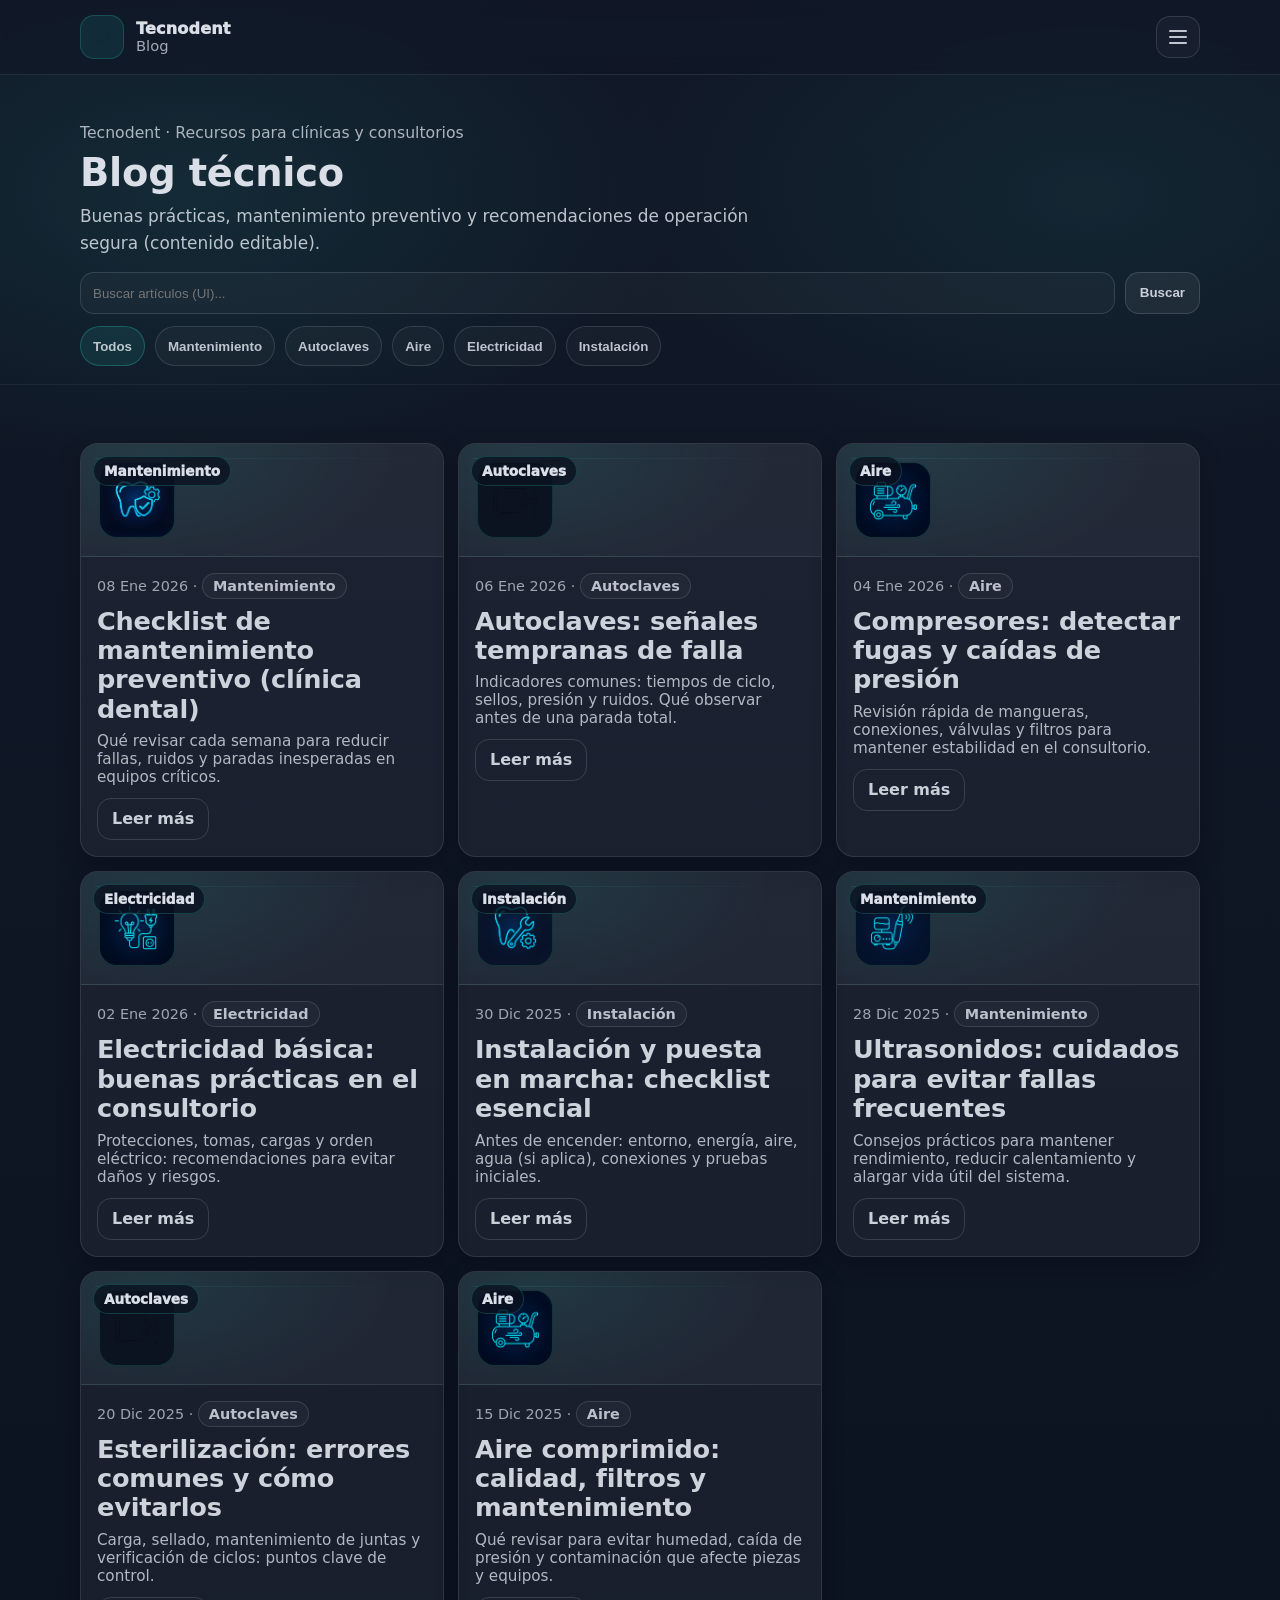
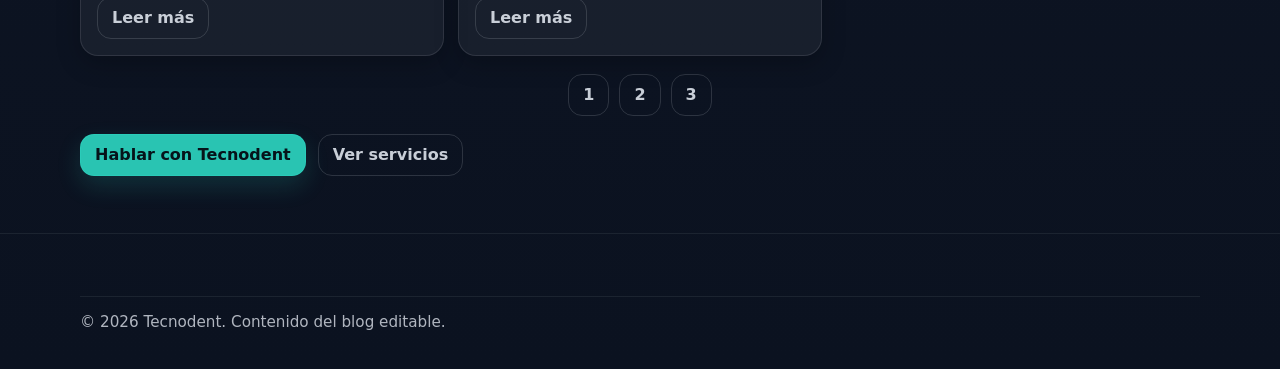
==== commit 99ef5de8: "Integra nuevos iconos y mejoras visuales de Tecnodent" ====
--- a/blog.html
+++ b/blog.html
@@ -1,214 +1,423 @@
 <!doctype html>
 <html lang="es">
-<head>
-  <meta charset="utf-8" />
-  <meta name="viewport" content="width=device-width, initial-scale=1" />
-  <title>Blog | Tecnodent</title>
-  <meta name="description" content="Consejos de mantenimiento, seguridad y operación para equipos odontológicos." />
-  <link rel="stylesheet" href="styles.css" />
-  <meta name="theme-color" content="#111827" />
-</head>
-
-<body>
-  <a class="skip-link" href="#contenido">Saltar al contenido</a>
-
-  <header class="site-header" role="banner">
-    <div class="container header-inner">
-      <a class="brand" href="index.html" aria-label="Ir al inicio">
-        <span class="brand-mark" aria-hidden="true">
-          <img class="brand-mark__img" src="assets/img/Logo.svg" width="28" height="28" alt="" decoding="async" />
-        </span>
-        <span class="brand-text">
-          <span class="brand-name">Tecnodent</span>
-          <span class="brand-tag">Blog</span>
-        </span>
-      </a>
-
-      <details class="nav-wrap">
-        <summary class="nav-summary" aria-label="Abrir menú">
-          <span class="sr-only">Abrir menú</span>
-          <span class="nav-icon" aria-hidden="true"></span>
-        </summary>
-
-        <nav class="nav" aria-label="Navegación principal">
-          <a href="index.html#servicios">Servicios</a>
-          <a href="index.html#proceso">Proceso</a>
-          <a href="index.html#faq">FAQ</a>
-          <a href="index.html#contacto" class="nav-cta">Contacto</a>
-          <a href="blog.html" aria-current="page">Blog</a>
-        </nav>
-      </details>
-    </div>
-  </header>
-
-  <main id="contenido">
-    <section class="page-hero">
-      <div class="container">
-        <p class="eyebrow">Tecnodent · Recursos para clínicas y consultorios</p>
-        <h1>Blog técnico</h1>
-        <p class="lead">Buenas prácticas, mantenimiento preventivo y recomendaciones de operación segura (contenido editable).</p>
-
-        <!-- Barra de búsqueda visual (UI-only, sin JS) -->
-        <form class="search" role="search" aria-label="Buscar en el blog (solo interfaz)">
-          <label class="sr-only" for="q">Buscar</label>
-          <input id="q" name="q" type="search" placeholder="Buscar artículos (UI)..." />
-          <button class="btn btn-secondary" type="submit">Buscar</button>
-        </form>
-
-        <!-- Chips de categorías (solo UI) -->
-        <div class="chips" aria-label="Categorías (solo interfaz)">
-          <button class="chip is-active" type="button">Todos</button>
-          <button class="chip" type="button">Mantenimiento</button>
-          <button class="chip" type="button">Autoclaves</button>
-          <button class="chip" type="button">Aire</button>
-          <button class="chip" type="button">Electricidad</button>
-          <button class="chip" type="button">Instalación</button>
+  <head>
+    <meta charset="utf-8" />
+    <meta name="viewport" content="width=device-width, initial-scale=1" />
+    <title>Blog | Tecnodent</title>
+    <meta
+      name="description"
+      content="Consejos de mantenimiento, seguridad y operación para equipos odontológicos."
+    />
+    <link rel="stylesheet" href="styles.css" />
+    <meta name="theme-color" content="#111827" />
+  </head>
+
+  <body>
+    <a class="skip-link" href="#contenido">Saltar al contenido</a>
+
+    <header class="site-header" role="banner">
+      <div class="container header-inner">
+        <a class="brand" href="index.html" aria-label="Ir al inicio">
+          <span class="brand-mark" aria-hidden="true">
+            <img
+              class="brand-mark__img"
+              src="assets/img/Logo.svg"
+              width="28"
+              height="28"
+              alt=""
+              decoding="async"
+            />
+          </span>
+          <span class="brand-text">
+            <span class="brand-name">Tecnodent</span>
+            <span class="brand-tag">Blog</span>
+          </span>
+        </a>
+
+        <details class="nav-wrap">
+          <summary class="nav-summary" aria-label="Abrir menú">
+            <span class="sr-only">Abrir menú</span>
+            <span class="nav-icon" aria-hidden="true"></span>
+          </summary>
+
+          <nav class="nav" aria-label="Navegación principal">
+            <a href="index.html#servicios">Servicios</a>
+            <a href="index.html#proceso">Proceso</a>
+            <a href="index.html#faq">FAQ</a>
+            <a href="index.html#contacto" class="nav-cta">Contacto</a>
+            <a href="blog.html" aria-current="page">Blog</a>
+          </nav>
+        </details>
+      </div>
+    </header>
+
+    <main id="contenido">
+      <section class="page-hero">
+        <div class="container">
+          <p class="eyebrow">
+            Tecnodent · Recursos para clínicas y consultorios
+          </p>
+          <h1>Blog técnico</h1>
+          <p class="lead">
+            Buenas prácticas, mantenimiento preventivo y recomendaciones de
+            operación segura (contenido editable).
+          </p>
+
+          <!-- Barra de búsqueda visual (UI-only, sin JS) -->
+          <form
+            class="search"
+            role="search"
+            aria-label="Buscar en el blog (solo interfaz)"
+          >
+            <label class="sr-only" for="q">Buscar</label>
+            <input
+              id="q"
+              name="q"
+              type="search"
+              placeholder="Buscar artículos (UI)..."
+            />
+            <button class="btn btn-secondary" type="submit">Buscar</button>
+          </form>
+
+          <!-- Chips de categorías (solo UI) -->
+          <div class="chips" aria-label="Categorías (solo interfaz)">
+            <button class="chip is-active" type="button">Todos</button>
+            <button class="chip" type="button">Mantenimiento</button>
+            <button class="chip" type="button">Autoclaves</button>
+            <button class="chip" type="button">Aire</button>
+            <button class="chip" type="button">Electricidad</button>
+            <button class="chip" type="button">Instalación</button>
+          </div>
         </div>
+      </section>
+
+      <section class="section">
+        <div class="container">
+          <div class="grid posts-8">
+            <article
+              class="card post-card"
+              data-post="checklist-mantenimiento"
+              data-category="Mantenimiento"
+            >
+              <a
+                class="post-media"
+                href="post.html"
+                aria-label="Leer artículo: Checklist de mantenimiento preventivo (clínica dental)"
+              >
+                <span class="media-badge">Mantenimiento</span>
+                <span class="media-placeholder" aria-hidden="true">
+                  <img
+                    src="assets/icons-servicios/man_prev.png"
+                    width="48"
+                    height="48"
+                    alt=""
+                    decoding="async"
+                  />
+                </span>
+              </a>
+              <div class="post-body">
+                <p class="meta">
+                  08 Ene 2026 · <span class="tag">Mantenimiento</span>
+                </p>
+                <h2 class="post-title">
+                  <a href="post.html"
+                    >Checklist de mantenimiento preventivo (clínica dental)</a
+                  >
+                </h2>
+                <p class="small">
+                  Qué revisar cada semana para reducir fallas, ruidos y paradas
+                  inesperadas en equipos críticos.
+                </p>
+                <a class="btn btn-ghost" href="post.html">Leer más</a>
+              </div>
+            </article>
+
+            <article
+              class="card post-card"
+              data-post="autoclaves-senales"
+              data-category="Autoclaves"
+            >
+              <a
+                class="post-media"
+                href="post.html"
+                aria-label="Leer artículo: Autoclaves: señales tempranas de falla"
+              >
+                <span class="media-badge">Autoclaves</span>
+                <span class="media-placeholder" aria-hidden="true">
+                  <img
+                    src="assets/img/autoclaves-y-esterilizacion.svg"
+                    width="48"
+                    height="48"
+                    alt=""
+                    decoding="async"
+                  />
+                </span>
+              </a>
+              <div class="post-body">
+                <p class="meta">
+                  06 Ene 2026 · <span class="tag">Autoclaves</span>
+                </p>
+                <h2 class="post-title">
+                  <a href="post.html">Autoclaves: señales tempranas de falla</a>
+                </h2>
+                <p class="small">
+                  Indicadores comunes: tiempos de ciclo, sellos, presión y
+                  ruidos. Qué observar antes de una parada total.
+                </p>
+                <a class="btn btn-ghost" href="post.html">Leer más</a>
+              </div>
+            </article>
+
+            <article
+              class="card post-card"
+              data-post="compresor-fugas"
+              data-category="Aire"
+            >
+              <a
+                class="post-media"
+                href="post.html"
+                aria-label="Leer artículo: Compresores: cómo detectar fugas y caídas de presión"
+              >
+                <span class="media-badge">Aire</span>
+                <span class="media-placeholder" aria-hidden="true">
+                  <img
+                    src="assets/icons-servicios/comp.png"
+                    width="48"
+                    height="48"
+                    alt=""
+                    decoding="async"
+                  />
+                </span>
+              </a>
+              <div class="post-body">
+                <p class="meta">04 Ene 2026 · <span class="tag">Aire</span></p>
+                <h2 class="post-title">
+                  <a href="post.html"
+                    >Compresores: detectar fugas y caídas de presión</a
+                  >
+                </h2>
+                <p class="small">
+                  Revisión rápida de mangueras, conexiones, válvulas y filtros
+                  para mantener estabilidad en el consultorio.
+                </p>
+                <a class="btn btn-ghost" href="post.html">Leer más</a>
+              </div>
+            </article>
+
+            <article
+              class="card post-card"
+              data-post="iluminacion-segura"
+              data-category="Electricidad"
+            >
+              <a
+                class="post-media"
+                href="post.html"
+                aria-label="Leer artículo: Electricidad básica: buenas prácticas en el consultorio"
+              >
+                <span class="media-badge">Electricidad</span>
+                <span class="media-placeholder" aria-hidden="true">
+                  <img
+                    src="assets/icons-servicios/ilu_elec.png"
+                    width="48"
+                    height="48"
+                    alt=""
+                    decoding="async"
+                  />
+                </span>
+              </a>
+              <div class="post-body">
+                <p class="meta">
+                  02 Ene 2026 · <span class="tag">Electricidad</span>
+                </p>
+                <h2 class="post-title">
+                  <a href="post.html"
+                    >Electricidad básica: buenas prácticas en el consultorio</a
+                  >
+                </h2>
+                <p class="small">
+                  Protecciones, tomas, cargas y orden eléctrico: recomendaciones
+                  para evitar daños y riesgos.
+                </p>
+                <a class="btn btn-ghost" href="post.html">Leer más</a>
+              </div>
+            </article>
+
+            <article
+              class="card post-card"
+              data-post="instalacion-puesta-en-marcha"
+              data-category="Instalación"
+            >
+              <a
+                class="post-media"
+                href="post.html"
+                aria-label="Leer artículo: Instalación y puesta en marcha: checklist esencial"
+              >
+                <span class="media-badge">Instalación</span>
+                <span class="media-placeholder" aria-hidden="true">
+                  <img
+                    src="assets/icons-servicios/ins_pues.png"
+                    width="48"
+                    height="48"
+                    alt=""
+                    decoding="async"
+                  />
+                </span>
+              </a>
+              <div class="post-body">
+                <p class="meta">
+                  30 Dic 2025 · <span class="tag">Instalación</span>
+                </p>
+                <h2 class="post-title">
+                  <a href="post.html"
+                    >Instalación y puesta en marcha: checklist esencial</a
+                  >
+                </h2>
+                <p class="small">
+                  Antes de encender: entorno, energía, aire, agua (si aplica),
+                  conexiones y pruebas iniciales.
+                </p>
+                <a class="btn btn-ghost" href="post.html">Leer más</a>
+              </div>
+            </article>
+
+            <article
+              class="card post-card"
+              data-post="ultrasonidos-cuidados"
+              data-category="Mantenimiento"
+            >
+              <a
+                class="post-media"
+                href="post.html"
+                aria-label="Leer artículo: Ultrasonidos: cuidados para evitar fallas frecuentes"
+              >
+                <span class="media-badge">Mantenimiento</span>
+                <span class="media-placeholder" aria-hidden="true">
+                  <img
+                    src="assets/icons-servicios/ult_cav.png"
+                    width="48"
+                    height="48"
+                    alt=""
+                    decoding="async"
+                  />
+                </span>
+              </a>
+              <div class="post-body">
+                <p class="meta">
+                  28 Dic 2025 · <span class="tag">Mantenimiento</span>
+                </p>
+                <h2 class="post-title">
+                  <a href="post.html"
+                    >Ultrasonidos: cuidados para evitar fallas frecuentes</a
+                  >
+                </h2>
+                <p class="small">
+                  Consejos prácticos para mantener rendimiento, reducir
+                  calentamiento y alargar vida útil del sistema.
+                </p>
+                <a class="btn btn-ghost" href="post.html">Leer más</a>
+              </div>
+            </article>
+
+            <article
+              class="card post-card"
+              data-post="seguridad-esterilizacion"
+              data-category="Autoclaves"
+            >
+              <a
+                class="post-media"
+                href="post.html"
+                aria-label="Leer artículo: Esterilización: errores comunes y cómo evitarlos"
+              >
+                <span class="media-badge">Autoclaves</span>
+                <span class="media-placeholder" aria-hidden="true">
+                  <img
+                    src="assets/img/autoclaves-y-esterilizacion.svg"
+                    width="48"
+                    height="48"
+                    alt=""
+                    decoding="async"
+                  />
+                </span>
+              </a>
+              <div class="post-body">
+                <p class="meta">
+                  20 Dic 2025 · <span class="tag">Autoclaves</span>
+                </p>
+                <h2 class="post-title">
+                  <a href="post.html"
+                    >Esterilización: errores comunes y cómo evitarlos</a
+                  >
+                </h2>
+                <p class="small">
+                  Carga, sellado, mantenimiento de juntas y verificación de
+                  ciclos: puntos clave de control.
+                </p>
+                <a class="btn btn-ghost" href="post.html">Leer más</a>
+              </div>
+            </article>
+
+            <article
+              class="card post-card"
+              data-post="aire-calidad"
+              data-category="Aire"
+            >
+              <a
+                class="post-media"
+                href="post.html"
+                aria-label="Leer artículo: Aire comprimido: calidad, filtros y mantenimiento"
+              >
+                <span class="media-badge">Aire</span>
+                <span class="media-placeholder" aria-hidden="true">
+                  <img
+                    src="assets/icons-servicios/comp.png"
+                    width="48"
+                    height="48"
+                    alt=""
+                    decoding="async"
+                  />
+                </span>
+              </a>
+              <div class="post-body">
+                <p class="meta">15 Dic 2025 · <span class="tag">Aire</span></p>
+                <h2 class="post-title">
+                  <a href="post.html"
+                    >Aire comprimido: calidad, filtros y mantenimiento</a
+                  >
+                </h2>
+                <p class="small">
+                  Qué revisar para evitar humedad, caída de presión y
+                  contaminación que afecte piezas y equipos.
+                </p>
+                <a class="btn btn-ghost" href="post.html">Leer más</a>
+              </div>
+            </article>
+          </div>
+
+          <nav class="pagination" aria-label="Paginación (solo interfaz)">
+            <a class="btn btn-ghost" href="blog.html" aria-current="page">1</a>
+            <a class="btn btn-ghost" href="blog.html">2</a>
+            <a class="btn btn-ghost" href="blog.html">3</a>
+          </nav>
+
+          <div class="section-cta">
+            <a class="btn btn-primary" href="index.html#contacto"
+              >Hablar con Tecnodent</a
+            >
+            <a class="btn btn-ghost" href="index.html#servicios"
+              >Ver servicios</a
+            >
+          </div>
+        </div>
+      </section>
+    </main>
+
+    <footer class="site-footer">
+      <div class="container footer-bottom">
+        <p class="small">
+          © <span id="year">2026</span> Tecnodent. Contenido del blog editable.
+        </p>
       </div>
-    </section>
-
-    <section class="section">
-      <div class="container">
-        <div class="grid posts-8">
-          <article class="card post-card" data-post="checklist-mantenimiento" data-category="Mantenimiento">
-            <a class="post-media" href="post.html" aria-label="Leer artículo: Checklist de mantenimiento preventivo (clínica dental)">
-              <span class="media-badge">Mantenimiento</span>
-              <span class="media-placeholder" aria-hidden="true">
-                <img src="assets/img/mantenimiento-preventivo.svg" width="48" height="48" alt="" decoding="async" />
-              </span>
-            </a>
-            <div class="post-body">
-              <p class="meta">08 Ene 2026 · <span class="tag">Mantenimiento</span></p>
-              <h2 class="post-title"><a href="post.html">Checklist de mantenimiento preventivo (clínica dental)</a></h2>
-              <p class="small">Qué revisar cada semana para reducir fallas, ruidos y paradas inesperadas en equipos críticos.</p>
-              <a class="btn btn-ghost" href="post.html">Leer más</a>
-            </div>
-          </article>
-
-          <article class="card post-card" data-post="autoclaves-senales" data-category="Autoclaves">
-            <a class="post-media" href="post.html" aria-label="Leer artículo: Autoclaves: señales tempranas de falla">
-              <span class="media-badge">Autoclaves</span>
-              <span class="media-placeholder" aria-hidden="true">
-                <img src="assets/img/autoclaves-y-esterilizacion.svg" width="48" height="48" alt="" decoding="async" />
-              </span>
-            </a>
-            <div class="post-body">
-              <p class="meta">06 Ene 2026 · <span class="tag">Autoclaves</span></p>
-              <h2 class="post-title"><a href="post.html">Autoclaves: señales tempranas de falla</a></h2>
-              <p class="small">Indicadores comunes: tiempos de ciclo, sellos, presión y ruidos. Qué observar antes de una parada total.</p>
-              <a class="btn btn-ghost" href="post.html">Leer más</a>
-            </div>
-          </article>
-
-          <article class="card post-card" data-post="compresor-fugas" data-category="Aire">
-            <a class="post-media" href="post.html" aria-label="Leer artículo: Compresores: cómo detectar fugas y caídas de presión">
-              <span class="media-badge">Aire</span>
-              <span class="media-placeholder" aria-hidden="true">
-                <img src="assets/img/compresores-y-aire.svg" width="48" height="48" alt="" decoding="async" />
-              </span>
-            </a>
-            <div class="post-body">
-              <p class="meta">04 Ene 2026 · <span class="tag">Aire</span></p>
-              <h2 class="post-title"><a href="post.html">Compresores: detectar fugas y caídas de presión</a></h2>
-              <p class="small">Revisión rápida de mangueras, conexiones, válvulas y filtros para mantener estabilidad en el consultorio.</p>
-              <a class="btn btn-ghost" href="post.html">Leer más</a>
-            </div>
-          </article>
-
-          <article class="card post-card" data-post="iluminacion-segura" data-category="Electricidad">
-            <a class="post-media" href="post.html" aria-label="Leer artículo: Electricidad básica: buenas prácticas en el consultorio">
-              <span class="media-badge">Electricidad</span>
-              <span class="media-placeholder" aria-hidden="true">
-                <img src="assets/img/iluminacion-y-electricidad.svg" width="48" height="48" alt="" decoding="async" />
-              </span>
-            </a>
-            <div class="post-body">
-              <p class="meta">02 Ene 2026 · <span class="tag">Electricidad</span></p>
-              <h2 class="post-title"><a href="post.html">Electricidad básica: buenas prácticas en el consultorio</a></h2>
-              <p class="small">Protecciones, tomas, cargas y orden eléctrico: recomendaciones para evitar daños y riesgos.</p>
-              <a class="btn btn-ghost" href="post.html">Leer más</a>
-            </div>
-          </article>
-
-          <article class="card post-card" data-post="instalacion-puesta-en-marcha" data-category="Instalación">
-            <a class="post-media" href="post.html" aria-label="Leer artículo: Instalación y puesta en marcha: checklist esencial">
-              <span class="media-badge">Instalación</span>
-              <span class="media-placeholder" aria-hidden="true">
-                <img src="assets/img/instalacion-y-puesta-en-marcha.svg" width="48" height="48" alt="" decoding="async" />
-              </span>
-            </a>
-            <div class="post-body">
-              <p class="meta">30 Dic 2025 · <span class="tag">Instalación</span></p>
-              <h2 class="post-title"><a href="post.html">Instalación y puesta en marcha: checklist esencial</a></h2>
-              <p class="small">Antes de encender: entorno, energía, aire, agua (si aplica), conexiones y pruebas iniciales.</p>
-              <a class="btn btn-ghost" href="post.html">Leer más</a>
-            </div>
-          </article>
-
-          <article class="card post-card" data-post="ultrasonidos-cuidados" data-category="Mantenimiento">
-            <a class="post-media" href="post.html" aria-label="Leer artículo: Ultrasonidos: cuidados para evitar fallas frecuentes">
-              <span class="media-badge">Mantenimiento</span>
-              <span class="media-placeholder" aria-hidden="true">
-                <img src="assets/img/ultrasonidos-cavitrones.svg" width="48" height="48" alt="" decoding="async" />
-              </span>
-            </a>
-            <div class="post-body">
-              <p class="meta">28 Dic 2025 · <span class="tag">Mantenimiento</span></p>
-              <h2 class="post-title"><a href="post.html">Ultrasonidos: cuidados para evitar fallas frecuentes</a></h2>
-              <p class="small">Consejos prácticos para mantener rendimiento, reducir calentamiento y alargar vida útil del sistema.</p>
-              <a class="btn btn-ghost" href="post.html">Leer más</a>
-            </div>
-          </article>
-
-          <article class="card post-card" data-post="seguridad-esterilizacion" data-category="Autoclaves">
-            <a class="post-media" href="post.html" aria-label="Leer artículo: Esterilización: errores comunes y cómo evitarlos">
-              <span class="media-badge">Autoclaves</span>
-              <span class="media-placeholder" aria-hidden="true">
-                <img src="assets/img/autoclaves-y-esterilizacion.svg" width="48" height="48" alt="" decoding="async" />
-              </span>
-            </a>
-            <div class="post-body">
-              <p class="meta">20 Dic 2025 · <span class="tag">Autoclaves</span></p>
-              <h2 class="post-title"><a href="post.html">Esterilización: errores comunes y cómo evitarlos</a></h2>
-              <p class="small">Carga, sellado, mantenimiento de juntas y verificación de ciclos: puntos clave de control.</p>
-              <a class="btn btn-ghost" href="post.html">Leer más</a>
-            </div>
-          </article>
-
-          <article class="card post-card" data-post="aire-calidad" data-category="Aire">
-            <a class="post-media" href="post.html" aria-label="Leer artículo: Aire comprimido: calidad, filtros y mantenimiento">
-              <span class="media-badge">Aire</span>
-              <span class="media-placeholder" aria-hidden="true">
-                <img src="assets/img/compresores-y-aire.svg" width="48" height="48" alt="" decoding="async" />
-              </span>
-            </a>
-            <div class="post-body">
-              <p class="meta">15 Dic 2025 · <span class="tag">Aire</span></p>
-              <h2 class="post-title"><a href="post.html">Aire comprimido: calidad, filtros y mantenimiento</a></h2>
-              <p class="small">Qué revisar para evitar humedad, caída de presión y contaminación que afecte piezas y equipos.</p>
-              <a class="btn btn-ghost" href="post.html">Leer más</a>
-            </div>
-          </article>
-        </div>
-
-        <nav class="pagination" aria-label="Paginación (solo interfaz)">
-          <a class="btn btn-ghost" href="blog.html" aria-current="page">1</a>
-          <a class="btn btn-ghost" href="blog.html">2</a>
-          <a class="btn btn-ghost" href="blog.html">3</a>
-        </nav>
-
-        <div class="section-cta">
-          <a class="btn btn-primary" href="index.html#contacto">Hablar con Tecnodent</a>
-          <a class="btn btn-ghost" href="index.html#servicios">Ver servicios</a>
-        </div>
-      </div>
-    </section>
-  </main>
-
-  <footer class="site-footer">
-    <div class="container footer-bottom">
-      <p class="small">© <span id="year">2026</span> Tecnodent. Contenido del blog editable. </p>
-    </div>
-  </footer>
-</body>
+    </footer>
+    <script src="script.js"></script>
+  </body>
 </html>
--- a/styles.css
+++ b/styles.css
@@ -8,33 +8,35 @@
 /* -------------------------
    1) Variables de diseño
    ------------------------- */
-:root{
+:root {
   /* Colores base */
   --bg: #111827;
   --bg-2: #0b1220;
-  --surface: rgba(255,255,255,0.06);
-  --surface-2: rgba(255,255,255,0.08);
+  --surface: rgba(255, 255, 255, 0.06);
+  --surface-2: rgba(255, 255, 255, 0.08);
   --border: rgba(217, 222, 231, 0.16);
 
-  --text: #D9DEE7;
+  --text: #d9dee7;
   --muted: rgba(217, 222, 231, 0.74);
 
   /* Acento (moderado, no “neón”) */
-  --accent: #2dd4bf;           /* teal */
-  --accent-2: rgba(45,212,191,0.18);
+  --accent: #2dd4bf; /* teal */
+  --accent-2: rgba(45, 212, 191, 0.18);
 
   /* Sombras (sutiles) */
-  --shadow: 0 10px 30px rgba(0,0,0,0.35);
+  --shadow: 0 10px 30px rgba(0, 0, 0, 0.35);
 
   /* Tipografía */
-  --font: ui-sans-serif, system-ui, -apple-system, "Segoe UI", Roboto, Arial, "Noto Sans", "Liberation Sans", sans-serif;
+  --font:
+    ui-sans-serif, system-ui, -apple-system, "Segoe UI", Roboto, Arial,
+    "Noto Sans", "Liberation Sans", sans-serif;
 
   /* Radios */
   --radius: 18px;
   --radius-2: 24px;
 
-  --h1: clamp(2.05rem, 3.0vw, 3.15rem);
-  --h2: clamp(1.45rem, 2.0vw, 1.95rem);
+  --h1: clamp(2.05rem, 3vw, 3.15rem);
+  --h2: clamp(1.45rem, 2vw, 1.95rem);
   --h3: 1.07rem;
   --p: 1rem;
 
@@ -44,135 +46,180 @@
   --gap: 18px;
 
   /* Accesibilidad */
-  --ring: 0 0 0 3px rgba(45,212,191,0.22);
+  --ring: 0 0 0 3px rgba(45, 212, 191, 0.22);
 }
 
 /* -------------------------
    2) Base
    ------------------------- */
-*{ box-sizing: border-box; }
-html{ scroll-behavior: smooth; }
-body{
+* {
+  box-sizing: border-box;
+}
+html {
+  scroll-behavior: smooth;
+}
+body {
   margin: 0;
   font-family: var(--font);
   color: var(--text);
   background:
-    radial-gradient(900px 500px at 15% 10%, rgba(45,212,191,0.10), transparent 55%),
-    radial-gradient(900px 500px at 85% 10%, rgba(45,212,191,0.08), transparent 55%),
+    radial-gradient(
+      900px 500px at 15% 10%,
+      rgba(45, 212, 191, 0.1),
+      transparent 55%
+    ),
+    radial-gradient(
+      900px 500px at 85% 10%,
+      rgba(45, 212, 191, 0.08),
+      transparent 55%
+    ),
     linear-gradient(180deg, var(--bg), var(--bg-2));
   min-height: 100vh;
 }
 
-img{ max-width: 100%; height: auto; }
-a{ color: inherit; }
-
-.container{
+img {
+  max-width: 100%;
+  height: auto;
+}
+a {
+  color: inherit;
+}
+
+.container {
   width: min(1120px, 100% - 2.2rem);
   margin: 0 auto;
 }
 
 /* Accesibilidad */
-.sr-only{
+.sr-only {
   position: absolute;
   width: 1px;
   height: 1px;
   padding: 0;
   margin: -1px;
   overflow: hidden;
-  clip: rect(0,0,0,0);
+  clip: rect(0, 0, 0, 0);
   border: 0;
 }
-.skip-link{
+.skip-link {
   position: absolute;
   left: -999px;
   top: 8px;
-  background: rgba(11,18,32,0.92);
-  border: 1px solid rgba(217,222,231,0.18);
+  background: rgba(11, 18, 32, 0.92);
+  border: 1px solid rgba(217, 222, 231, 0.18);
   padding: 10px 12px;
   border-radius: 12px;
   z-index: 999;
 }
-.skip-link:focus{ left: 10px; outline: 2px solid var(--accent); }
+.skip-link:focus {
+  left: 10px;
+  outline: 2px solid var(--accent);
+}
 
 /* Reduce motion */
-@media (prefers-reduced-motion: reduce){
-  *{ scroll-behavior: auto !important; transition: none !important; animation: none !important; }
+@media (prefers-reduced-motion: reduce) {
+  * {
+    scroll-behavior: auto !important;
+    transition: none !important;
+    animation: none !important;
+  }
 }
 
 /* -------------------------
    3) Tipografía
    ------------------------- */
-h1,h2,h3{
+h1,
+h2,
+h3 {
   margin: 0 0 10px;
   letter-spacing: -0.2px;
 }
-h1{ font-size: var(--h1); line-height: 1.08; }
-h2{ font-size: var(--h2); line-height: 1.15; }
-h3{ font-size: var(--h3); line-height: 1.2; }
-p{ margin: 0 0 12px; font-size: var(--p); color: rgba(217,222,231,0.86); }
-
-.lead{
+h1 {
+  font-size: var(--h1);
+  line-height: 1.08;
+}
+h2 {
+  font-size: var(--h2);
+  line-height: 1.15;
+}
+h3 {
+  font-size: var(--h3);
+  line-height: 1.2;
+}
+p {
+  margin: 0 0 12px;
+  font-size: var(--p);
+  color: rgba(217, 222, 231, 0.86);
+}
+
+.lead {
   font-size: 1.06rem;
   line-height: 1.55;
-  color: rgba(217,222,231,0.86);
+  color: rgba(217, 222, 231, 0.86);
   max-width: 65ch;
 }
-.small{ font-size: 0.95rem; color: rgba(217,222,231,0.80); }
+.small {
+  font-size: 0.95rem;
+  color: rgba(217, 222, 231, 0.8);
+}
 
 /* -------------------------
    4) Componentes generales
    ------------------------- */
-.badge{
+.badge {
   display: inline-flex;
   align-items: center;
   gap: 8px;
   font-weight: 850;
   padding: 8px 12px;
   border-radius: 999px;
-  border: 1px solid rgba(45,212,191,0.22);
-  background: rgba(45,212,191,0.10);
-  color: rgba(217,222,231,0.92);
-}
-
-.card{
-  background: rgba(255,255,255,0.05);
-  border: 1px solid rgba(217,222,231,0.12);
+  border: 1px solid rgba(45, 212, 191, 0.22);
+  background: rgba(45, 212, 191, 0.1);
+  color: rgba(217, 222, 231, 0.92);
+}
+
+.card {
+  background: rgba(255, 255, 255, 0.05);
+  border: 1px solid rgba(217, 222, 231, 0.12);
   border-radius: var(--radius);
   padding: 18px;
-  box-shadow: 0 8px 24px rgba(0,0,0,0.22);
-  transition: transform .12s ease, border-color .12s ease, box-shadow .12s ease;
+  box-shadow: 0 8px 24px rgba(0, 0, 0, 0.22);
+  transition:
+    transform 0.12s ease,
+    border-color 0.12s ease,
+    box-shadow 0.12s ease;
   position: relative;
 }
-.card::before{
+.card::before {
   content: "";
   position: absolute;
   left: 14px;
   top: 14px;
   right: 14px;
   height: 1px;
-  background: linear-gradient(90deg, rgba(45,212,191,0.22), transparent);
+  background: linear-gradient(90deg, rgba(45, 212, 191, 0.22), transparent);
   opacity: 0.55;
   border-radius: 999px;
 }
-.card:hover{
+.card:hover {
   transform: translateY(-2px);
-  border-color: rgba(45,212,191,0.22);
-  box-shadow: 0 12px 34px rgba(0,0,0,0.30);
-}
-
-.icon{
+  border-color: rgba(45, 212, 191, 0.22);
+  box-shadow: 0 12px 34px rgba(0, 0, 0, 0.3);
+}
+
+.icon {
   width: 44px;
   height: 44px;
   display: grid;
   place-items: center;
   border-radius: 14px;
-  background: rgba(45,212,191,0.10);
-  border: 1px solid rgba(45,212,191,0.22);
+  background: rgba(45, 212, 191, 0.1);
+  border: 1px solid rgba(45, 212, 191, 0.22);
   color: var(--accent);
   margin-bottom: 10px;
 }
 
-.btn{
+.btn {
   display: inline-flex;
   align-items: center;
   justify-content: center;
@@ -186,76 +233,91 @@
   cursor: pointer;
   user-select: none;
   line-height: 1;
-  transition: transform .12s ease, background-color .12s ease, border-color .12s ease, box-shadow .12s ease, color .12s ease;
-}
-.btn:focus-visible{ outline: 2px solid var(--accent); outline-offset: 2px; box-shadow: var(--ring); }
-.btn:active{ transform: translateY(1px); }
-
-.btn-primary{
-  background: rgba(45,212,191,0.92);
+  transition:
+    transform 0.12s ease,
+    background-color 0.12s ease,
+    border-color 0.12s ease,
+    box-shadow 0.12s ease,
+    color 0.12s ease;
+}
+.btn:focus-visible {
+  outline: 2px solid var(--accent);
+  outline-offset: 2px;
+  box-shadow: var(--ring);
+}
+.btn:active {
+  transform: translateY(1px);
+}
+
+.btn-primary {
+  background: rgba(45, 212, 191, 0.92);
   color: #06131a;
-  border-color: rgba(45,212,191,0.55);
-  box-shadow: 0 10px 24px rgba(45,212,191,0.16);
-}
-.btn-primary:hover{
-  background: rgba(45,212,191,0.98);
-  box-shadow: 0 12px 28px rgba(45,212,191,0.22);
-}
-
-.btn-secondary{
-  background: rgba(255,255,255,0.06);
-  border-color: rgba(217,222,231,0.16);
-  color: rgba(217,222,231,0.92);
-}
-.btn-secondary:hover{
-  border-color: rgba(45,212,191,0.22);
-  background: rgba(45,212,191,0.10);
-}
-
-.btn-ghost{
+  border-color: rgba(45, 212, 191, 0.55);
+  box-shadow: 0 10px 24px rgba(45, 212, 191, 0.16);
+}
+.btn-primary:hover {
+  background: rgba(45, 212, 191, 0.98);
+  box-shadow: 0 12px 28px rgba(45, 212, 191, 0.22);
+}
+
+.btn-secondary {
+  background: rgba(255, 255, 255, 0.06);
+  border-color: rgba(217, 222, 231, 0.16);
+  color: rgba(217, 222, 231, 0.92);
+}
+.btn-secondary:hover {
+  border-color: rgba(45, 212, 191, 0.22);
+  background: rgba(45, 212, 191, 0.1);
+}
+
+.btn-ghost {
   background: transparent;
-  border-color: rgba(217,222,231,0.16);
-  color: rgba(217,222,231,0.92);
-}
-.btn-ghost:hover{
-  border-color: rgba(45,212,191,0.22);
-  background: rgba(255,255,255,0.04);
-}
-
-input, textarea{
+  border-color: rgba(217, 222, 231, 0.16);
+  color: rgba(217, 222, 231, 0.92);
+}
+.btn-ghost:hover {
+  border-color: rgba(45, 212, 191, 0.22);
+  background: rgba(255, 255, 255, 0.04);
+}
+
+input,
+textarea {
   width: 100%;
   padding: 12px 12px;
   border-radius: 14px;
-  border: 1px solid rgba(217,222,231,0.14);
-  background: rgba(255,255,255,0.03);
-  color: rgba(217,222,231,0.92);
+  border: 1px solid rgba(217, 222, 231, 0.14);
+  background: rgba(255, 255, 255, 0.03);
+  color: rgba(217, 222, 231, 0.92);
   outline: none;
 }
-input:focus, textarea:focus{
-  border-color: rgba(45,212,191,0.30);
+input:focus,
+textarea:focus {
+  border-color: rgba(45, 212, 191, 0.3);
   box-shadow: var(--ring);
 }
-label{
+label {
   display: grid;
   gap: 8px;
   font-weight: 850;
-  color: rgba(217,222,231,0.88);
+  color: rgba(217, 222, 231, 0.88);
   font-size: 0.95rem;
 }
-textarea{ resize: vertical; }
+textarea {
+  resize: vertical;
+}
 
 /* -------------------------
    5) Header / Nav
    ------------------------- */
-.site-header{
+.site-header {
   position: sticky;
   top: 0;
   z-index: 50;
   backdrop-filter: blur(10px);
-  background: rgba(17,24,39,0.70);
-  border-bottom: 1px solid rgba(217,222,231,0.10);
-}
-.header-inner{
+  background: rgba(17, 24, 39, 0.7);
+  border-bottom: 1px solid rgba(217, 222, 231, 0.1);
+}
+.header-inner {
   min-height: var(--header-h);
   display: flex;
   align-items: center;
@@ -263,105 +325,129 @@
   gap: 12px;
 }
 
-.brand{
+.brand {
   display: inline-flex;
   align-items: center;
   gap: 12px;
   text-decoration: none;
 }
-.brand:hover{ text-decoration: none; }
-.brand:focus-visible{ outline: 2px solid var(--accent); outline-offset: 4px; border-radius: 14px; }
-
-.brand-mark{
+.brand:hover {
+  text-decoration: none;
+}
+.brand:focus-visible {
+  outline: 2px solid var(--accent);
+  outline-offset: 4px;
+  border-radius: 14px;
+}
+
+.brand-mark {
   width: 44px;
   height: 44px;
   display: grid;
   place-items: center;
   border-radius: 14px;
-  background: rgba(45,212,191,0.10);
-  border: 1px solid rgba(45,212,191,0.22);
+  background: rgba(45, 212, 191, 0.1);
+  border: 1px solid rgba(45, 212, 191, 0.22);
   color: var(--accent);
 }
-img.brand-mark__img{ display: block; }
-
-.brand-text{
+img.brand-mark__img {
+  display: block;
+}
+
+.brand-text {
   display: grid;
   line-height: 1.1;
 }
-.brand-name{
+.brand-name {
   font-weight: 950;
-  letter-spacing: .2px;
-}
-.brand-tag{
+  letter-spacing: 0.2px;
+}
+.brand-tag {
   font-size: 0.92rem;
   color: var(--muted);
 }
 
-.nav-wrap{ position: relative; }
-.nav-summary{
+.nav-wrap {
+  position: relative;
+}
+.nav-summary {
   list-style: none;
   cursor: pointer;
   user-select: none;
-  border: 1px solid rgba(217,222,231,0.14);
+  border: 1px solid rgba(217, 222, 231, 0.14);
   border-radius: 14px;
   padding: 10px 12px;
-  background: rgba(255,255,255,0.03);
+  background: rgba(255, 255, 255, 0.03);
   min-height: 42px;
   display: inline-flex;
   align-items: center;
   gap: 10px;
 }
-.nav-summary:focus-visible{ outline: 2px solid var(--accent); outline-offset: 2px; box-shadow: var(--ring); }
-.nav-summary::-webkit-details-marker{ display: none; }
-
-.nav-icon{
+.nav-summary:focus-visible {
+  outline: 2px solid var(--accent);
+  outline-offset: 2px;
+  box-shadow: var(--ring);
+}
+.nav-summary::-webkit-details-marker {
+  display: none;
+}
+
+.nav-icon {
   width: 18px;
   height: 2px;
   border-radius: 999px;
-  background: rgba(217,222,231,0.88);
+  background: rgba(217, 222, 231, 0.88);
   position: relative;
   display: inline-block;
 }
 .nav-icon::before,
-.nav-icon::after{
-  content:"";
+.nav-icon::after {
+  content: "";
   position: absolute;
   left: 0;
   width: 18px;
   height: 2px;
   border-radius: 999px;
-  background: rgba(217,222,231,0.88);
-}
-.nav-icon::before{ top: -6px; }
-.nav-icon::after{ top: 6px; }
-
-.nav{
+  background: rgba(217, 222, 231, 0.88);
+}
+.nav-icon::before {
+  top: -6px;
+}
+.nav-icon::after {
+  top: 6px;
+}
+
+.nav {
   display: flex;
   gap: 12px;
   align-items: center;
 }
-.nav a{
+.nav a {
   text-decoration: none;
   font-weight: 900;
-  color: rgba(217,222,231,0.86);
+  color: rgba(217, 222, 231, 0.86);
   padding: 10px 12px;
   border-radius: 12px;
   border: 1px solid transparent;
 }
-.nav a:hover{
-  color: rgba(217,222,231,0.96);
-  border-color: rgba(45,212,191,0.18);
-  background: rgba(45,212,191,0.08);
-}
-.nav a:focus-visible{ outline: 2px solid var(--accent); outline-offset: 2px; box-shadow: var(--ring); }
-
-.nav-cta{
-  border-color: rgba(45,212,191,0.22) !important;
-  background: rgba(45,212,191,0.10);
-}
-
-@media (max-width: 820px){
-  .nav{
+.nav a:hover {
+  color: rgba(217, 222, 231, 0.96);
+  border-color: rgba(45, 212, 191, 0.18);
+  background: rgba(45, 212, 191, 0.08);
+}
+.nav a:focus-visible {
+  outline: 2px solid var(--accent);
+  outline-offset: 2px;
+  box-shadow: var(--ring);
+}
+
+.nav-cta {
+  border-color: rgba(45, 212, 191, 0.22) !important;
+  background: rgba(45, 212, 191, 0.1);
+}
+
+@media (max-width: 820px) {
+  .nav {
     position: absolute;
     right: 0;
     top: calc(var(--header-h) - 6px);
@@ -369,37 +455,39 @@
     gap: 6px;
     padding: 12px;
     border-radius: 16px;
-    border: 1px solid rgba(217,222,231,0.14);
-    background: rgba(11,18,32,0.96);
+    border: 1px solid rgba(217, 222, 231, 0.14);
+    background: rgba(11, 18, 32, 0.96);
     width: min(260px, 92vw);
     box-shadow: var(--shadow);
     transform-origin: top right;
   }
-  details.nav-wrap:not([open]) .nav{ display: none; }
+  details.nav-wrap:not([open]) .nav {
+    display: none;
+  }
 }
 
 /* -------------------------
    6) Secciones
    ------------------------- */
-.section{
+.section {
   padding: var(--section-y) 0;
 }
-.section-muted{
-  background: rgba(255,255,255,0.02);
-  border-top: 1px solid rgba(217,222,231,0.06);
-  border-bottom: 1px solid rgba(217,222,231,0.06);
-}
-.section-header{
+.section-muted {
+  background: rgba(255, 255, 255, 0.02);
+  border-top: 1px solid rgba(217, 222, 231, 0.06);
+  border-bottom: 1px solid rgba(217, 222, 231, 0.06);
+}
+.section-header {
   display: grid;
   gap: 10px;
   margin-bottom: 18px;
 }
-.section-header p{
+.section-header p {
   margin: 0;
-  color: rgba(217,222,231,0.78);
+  color: rgba(217, 222, 231, 0.78);
   max-width: 70ch;
 }
-.section-cta{
+.section-cta {
   display: flex;
   flex-wrap: wrap;
   gap: 12px;
@@ -409,129 +497,147 @@
 /* -------------------------
    7) Hero
    ------------------------- */
-.hero{
+.hero {
   padding: calc(var(--section-y) - 0.6rem) 0 var(--section-y);
 }
-.hero-grid{
+.hero-grid {
   display: grid;
   gap: var(--gap);
   align-items: start;
 }
-@media (min-width: 920px){
-  .hero-grid{
+@media (min-width: 920px) {
+  .hero-grid {
     grid-template-columns: 1.35fr 0.65fr;
   }
 }
-.eyebrow{
+.eyebrow {
   margin: 0 0 10px;
-  color: rgba(217,222,231,0.78);
+  color: rgba(217, 222, 231, 0.78);
   font-size: 0.98rem;
 }
-.hero-actions{
+.hero-actions {
   display: flex;
   flex-wrap: wrap;
   gap: 12px;
   margin: 14px 0 18px;
 }
-.hero-bullets{
+.hero-bullets {
   list-style: none;
   padding: 0;
   margin: 12px 0 0;
   display: grid;
   gap: 10px;
 }
-.hero-bullets li{
+.hero-bullets li {
   padding-left: 22px;
   position: relative;
-  color: rgba(217,222,231,0.82);
-}
-.hero-bullets li::before{
+  color: rgba(217, 222, 231, 0.82);
+}
+.hero-bullets li::before {
   content: "✓";
   position: absolute;
   left: 0;
   top: 0;
-  color: rgba(45,212,191,0.95);
+  color: rgba(45, 212, 191, 0.95);
   font-weight: 950;
 }
 
-.hero-card h2{ margin-bottom: 6px; }
-.mini-stats{
+.hero-card h2 {
+  margin-bottom: 6px;
+}
+.mini-stats {
   display: grid;
   gap: 10px;
   margin: 14px 0 14px;
 }
-.mini-stats .stat{
+.mini-stats .stat {
   display: block;
   font-weight: 950;
-  color: rgba(217,222,231,0.92);
-}
-.mini-stats .small{ margin: 0; }
+  color: rgba(217, 222, 231, 0.92);
+}
+.mini-stats .small {
+  margin: 0;
+}
 
 /* -------------------------
    8) Grids (Servicios / Proceso / Contacto)
    ------------------------- */
-.grid{
+.grid {
   display: grid;
   gap: 14px;
 }
 
-.cards-8{
+.cards-8 {
   grid-template-columns: repeat(1, minmax(0, 1fr));
 }
-@media (min-width: 620px){
-  .cards-8{ grid-template-columns: repeat(2, minmax(0, 1fr)); }
-}
-@media (min-width: 980px){
-  .cards-8{ grid-template-columns: repeat(4, minmax(0, 1fr)); }
-}
-
-.cards-4{
+@media (min-width: 620px) {
+  .cards-8 {
+    grid-template-columns: repeat(2, minmax(0, 1fr));
+  }
+}
+@media (min-width: 980px) {
+  .cards-8 {
+    grid-template-columns: repeat(4, minmax(0, 1fr));
+  }
+}
+
+.cards-4 {
   grid-template-columns: repeat(1, minmax(0, 1fr));
 }
-@media (min-width: 720px){
-  .cards-4{ grid-template-columns: repeat(2, minmax(0, 1fr)); }
-}
-@media (min-width: 980px){
-  .cards-4{ grid-template-columns: repeat(4, minmax(0, 1fr)); }
-}
-
-.service-card h3{ margin: 0 0 6px; }
-.service-card p{ margin: 0; }
-
-.step{
+@media (min-width: 720px) {
+  .cards-4 {
+    grid-template-columns: repeat(2, minmax(0, 1fr));
+  }
+}
+@media (min-width: 980px) {
+  .cards-4 {
+    grid-template-columns: repeat(4, minmax(0, 1fr));
+  }
+}
+
+.service-card h3 {
+  margin: 0 0 6px;
+}
+.service-card p {
+  margin: 0;
+}
+
+.step {
   width: 34px;
   height: 34px;
   border-radius: 12px;
   display: grid;
   place-items: center;
-  background: rgba(45,212,191,0.10);
-  border: 1px solid rgba(45,212,191,0.22);
-  color: rgba(217,222,231,0.92);
+  background: rgba(45, 212, 191, 0.1);
+  border: 1px solid rgba(45, 212, 191, 0.22);
+  color: rgba(217, 222, 231, 0.92);
   font-weight: 950;
   margin-bottom: 10px;
 }
 
-.split{
+.split {
   display: grid;
   gap: 16px;
 }
-@media (min-width: 920px){
-  .split{
+@media (min-width: 920px) {
+  .split {
     grid-template-columns: 1.2fr 0.8fr;
     align-items: start;
   }
 }
 
-.contact-cards{
+.contact-cards {
   display: grid;
   gap: 14px;
   margin-top: 14px;
 }
-@media (min-width: 620px){
-  .contact-cards{ grid-template-columns: repeat(3, minmax(0, 1fr)); }
-}
-
-.form{
+@media (min-width: 620px) {
+  .contact-cards {
+    grid-template-columns: repeat(3, minmax(0, 1fr));
+  }
+}
+
+.form {
   display: grid;
   gap: 12px;
 }
@@ -539,14 +645,14 @@
 /* -------------------------
    9) FAQ
    ------------------------- */
-.accordion{
+.accordion {
   display: grid;
   gap: 12px;
 }
-.accordion details{
+.accordion details {
   padding: 0;
 }
-.accordion summary{
+.accordion summary {
   cursor: pointer;
   list-style: none;
   font-weight: 950;
@@ -554,122 +660,151 @@
   border-radius: var(--radius);
   outline: none;
 }
-.accordion summary::-webkit-details-marker{ display: none; }
-.accordion details[open] summary{
+.accordion summary::-webkit-details-marker {
+  display: none;
+}
+.accordion details[open] summary {
   border-bottom-left-radius: 0;
   border-bottom-right-radius: 0;
 }
-.details-content{
+.details-content {
   padding: 0 16px 14px;
-  color: rgba(217,222,231,0.84);
-}
-.accordion details:focus-within{ box-shadow: var(--ring); border-radius: var(--radius); }
+  color: rgba(217, 222, 231, 0.84);
+}
+.accordion details:focus-within {
+  box-shadow: var(--ring);
+  border-radius: var(--radius);
+}
 
 /* -------------------------
    10) Footer
    ------------------------- */
-.site-footer{
+.site-footer {
   padding: 44px 0 26px;
-  border-top: 1px solid rgba(217,222,231,0.08);
-}
-.footer-grid{
+  border-top: 1px solid rgba(217, 222, 231, 0.08);
+}
+.footer-grid {
   display: grid;
   gap: 18px;
 }
-@media (min-width: 920px){
-  .footer-grid{
+@media (min-width: 920px) {
+  .footer-grid {
     grid-template-columns: 1.2fr 0.8fr 0.8fr 0.7fr;
     align-items: start;
   }
 }
-.footer-brand{
+.footer-brand {
   display: inline-flex;
   align-items: center;
   gap: 10px;
   margin-bottom: 10px;
 }
-.footer-links{
+.footer-links {
   list-style: none;
   padding: 0;
   margin: 10px 0 0;
   display: grid;
   gap: 8px;
 }
-.footer-links a{
+.footer-links a {
   text-decoration: none;
-  color: rgba(217,222,231,0.82);
-}
-.footer-links a:hover{ color: rgba(45,212,191,0.95); }
-.footer-bottom{
+  color: rgba(217, 222, 231, 0.82);
+}
+.footer-links a:hover {
+  color: rgba(45, 212, 191, 0.95);
+}
+.footer-bottom {
   margin-top: 18px;
   padding-top: 16px;
-  border-top: 1px solid rgba(217,222,231,0.08);
+  border-top: 1px solid rgba(217, 222, 231, 0.08);
 }
 
 /* -------------------------
    11) Blog: lista
    ------------------------- */
-.page-hero{
+.page-hero {
   padding: calc(var(--section-y) - 0.6rem) 0 18px;
-  border-bottom: 1px solid rgba(217,222,231,0.06);
-}
-.search{
+  border-bottom: 1px solid rgba(217, 222, 231, 0.06);
+}
+.search {
   display: flex;
   gap: 10px;
   margin: 16px 0 10px;
 }
-.search input{ flex: 1; }
-
-@media (max-width: 520px){
-  .search{ flex-direction: column; align-items: stretch; }
-}
-
-.chips{
+.search input {
+  flex: 1;
+}
+
+@media (max-width: 520px) {
+  .search {
+    flex-direction: column;
+    align-items: stretch;
+  }
+}
+
+.chips {
   display: flex;
   flex-wrap: wrap;
   gap: 10px;
   margin-top: 12px;
 }
-.chip{
+.chip {
   padding: 10px 12px;
   border-radius: 999px;
-  border: 1px solid rgba(217,222,231,0.14);
-  background: rgba(255,255,255,0.03);
-  color: rgba(217,222,231,0.86);
+  border: 1px solid rgba(217, 222, 231, 0.14);
+  background: rgba(255, 255, 255, 0.03);
+  color: rgba(217, 222, 231, 0.86);
   cursor: pointer;
   font-weight: 800;
   min-height: 40px;
 }
-.chip:focus-visible{ outline: 2px solid var(--accent); outline-offset: 2px; box-shadow: var(--ring); }
-.chip.is-active{
-  border-color: rgba(45,212,191,0.28);
-  background: rgba(45,212,191,0.10);
-}
-
-.posts-8{
+.chip:focus-visible {
+  outline: 2px solid var(--accent);
+  outline-offset: 2px;
+  box-shadow: var(--ring);
+}
+.chip.is-active {
+  border-color: rgba(45, 212, 191, 0.28);
+  background: rgba(45, 212, 191, 0.1);
+}
+
+.posts-8 {
   grid-template-columns: repeat(1, minmax(0, 1fr));
 }
-@media (min-width: 720px){
-  .posts-8{ grid-template-columns: repeat(2, minmax(0, 1fr)); }
-}
-@media (min-width: 1020px){
-  .posts-8{ grid-template-columns: repeat(3, minmax(0, 1fr)); }
-}
-
-.post-card{ overflow: hidden; padding: 0; }
-.post-card .post-body{ padding: 16px; }
-
-.post-media{
+@media (min-width: 720px) {
+  .posts-8 {
+    grid-template-columns: repeat(2, minmax(0, 1fr));
+  }
+}
+@media (min-width: 1020px) {
+  .posts-8 {
+    grid-template-columns: repeat(3, minmax(0, 1fr));
+  }
+}
+
+.post-card {
+  overflow: hidden;
+  padding: 0;
+}
+.post-card .post-body {
+  padding: 16px;
+}
+
+.post-media {
   display: block;
   text-decoration: none;
   position: relative;
   padding: 18px;
-  border-bottom: 1px solid rgba(217,222,231,0.10);
+  border-bottom: 1px solid rgba(217, 222, 231, 0.1);
   background:
-    radial-gradient(400px 200px at 20% 10%, rgba(45,212,191,0.10), transparent 60%),
-    rgba(255,255,255,0.03);
-}
-.media-badge{
+    radial-gradient(
+      400px 200px at 20% 10%,
+      rgba(45, 212, 191, 0.1),
+      transparent 60%
+    ),
+    rgba(255, 255, 255, 0.03);
+}
+.media-badge {
   position: absolute;
   top: 12px;
   left: 12px;
@@ -677,76 +812,76 @@
   font-weight: 950;
   padding: 6px 10px;
   border-radius: 999px;
-  border: 1px solid rgba(45,212,191,0.22);
-  background: rgba(11,18,32,0.80);
-}
-.media-placeholder{
+  border: 1px solid rgba(45, 212, 191, 0.22);
+  background: rgba(11, 18, 32, 0.8);
+}
+.media-placeholder {
   width: 64px;
   height: 64px;
   display: grid;
   place-items: center;
   border-radius: 18px;
-  border: 1px solid rgba(45,212,191,0.22);
-  background: rgba(45,212,191,0.10);
-}
-
-.meta{
+  border: 1px solid rgba(45, 212, 191, 0.22);
+  background: rgba(45, 212, 191, 0.1);
+}
+
+.meta {
   margin: 0 0 8px;
-  font-size: 0.90rem;
-  color: rgba(217,222,231,0.70);
-}
-.tag{
+  font-size: 0.9rem;
+  color: rgba(217, 222, 231, 0.7);
+}
+.tag {
   display: inline-flex;
   align-items: center;
   gap: 6px;
   padding: 4px 10px;
   border-radius: 999px;
-  border: 1px solid rgba(217,222,231,0.14);
-  background: rgba(255,255,255,0.03);
-  color: rgba(217,222,231,0.84);
+  border: 1px solid rgba(217, 222, 231, 0.14);
+  background: rgba(255, 255, 255, 0.03);
+  color: rgba(217, 222, 231, 0.84);
   font-weight: 900;
 }
-.post-title{
+.post-title {
   margin: 0 0 8px;
 }
-.post-title a{
+.post-title a {
   text-decoration: none;
-  color: rgba(217,222,231,0.94);
-}
-.post-title a:hover{
-  color: rgba(45,212,191,0.96);
-}
-
-.pagination{
+  color: rgba(217, 222, 231, 0.94);
+}
+.post-title a:hover {
+  color: rgba(45, 212, 191, 0.96);
+}
+
+.pagination {
   margin-top: 18px;
   display: flex;
   flex-wrap: wrap;
   gap: 10px;
   justify-content: center;
 }
-.page{
+.page {
   min-width: 42px;
   min-height: 42px;
   padding: 10px 12px;
   border-radius: 14px;
-  border: 1px solid rgba(217,222,231,0.14);
-  background: rgba(255,255,255,0.03);
+  border: 1px solid rgba(217, 222, 231, 0.14);
+  background: rgba(255, 255, 255, 0.03);
   text-decoration: none;
   font-weight: 900;
-  color: rgba(217,222,231,0.86);
+  color: rgba(217, 222, 231, 0.86);
   display: inline-flex;
   align-items: center;
   justify-content: center;
 }
-.page:hover{
-  border-color: rgba(45,212,191,0.22);
-  background: rgba(45,212,191,0.08);
-}
-.page.is-active{
-  border-color: rgba(45,212,191,0.28);
-  background: rgba(45,212,191,0.10);
-}
-.page.dots{
+.page:hover {
+  border-color: rgba(45, 212, 191, 0.22);
+  background: rgba(45, 212, 191, 0.08);
+}
+.page.is-active {
+  border-color: rgba(45, 212, 191, 0.28);
+  background: rgba(45, 212, 191, 0.1);
+}
+.page.dots {
   border-color: transparent;
   background: transparent;
 }
@@ -754,65 +889,85 @@
 /* -------------------------
    12) Post: detalle
    ------------------------- */
-.post-hero{
+.post-hero {
   padding: calc(var(--section-y) - 0.6rem) 0 18px;
-  border-bottom: 1px solid rgba(217,222,231,0.06);
-}
-.content-grid{
+  border-bottom: 1px solid rgba(217, 222, 231, 0.06);
+}
+.content-grid {
   display: grid;
   gap: 16px;
 }
-@media (min-width: 920px){
-  .content-grid{ grid-template-columns: 1.2fr 0.8fr; align-items: start; }
-}
-
-.content{
-  background: rgba(255,255,255,0.05);
-  border: 1px solid rgba(217,222,231,0.12);
+@media (min-width: 920px) {
+  .content-grid {
+    grid-template-columns: 1.2fr 0.8fr;
+    align-items: start;
+  }
+}
+
+.content {
+  background: rgba(255, 255, 255, 0.05);
+  border: 1px solid rgba(217, 222, 231, 0.12);
   border-radius: var(--radius);
   padding: 22px;
 }
-.content h2{ margin-top: 18px; letter-spacing: -0.15px; }
-.content p{ color: rgba(217,222,231,0.86); }
-.content ul, .content ol{ padding-left: 1.2rem; }
-.content li + li{ margin-top: 6px; }
-.content a{ color: rgba(217,222,231,0.92); }
-.content a:hover{ color: rgba(45,212,191,0.95); }
-
-.divider{
+.content h2 {
+  margin-top: 18px;
+  letter-spacing: -0.15px;
+}
+.content p {
+  color: rgba(217, 222, 231, 0.86);
+}
+.content ul,
+.content ol {
+  padding-left: 1.2rem;
+}
+.content li + li {
+  margin-top: 6px;
+}
+.content a {
+  color: rgba(217, 222, 231, 0.92);
+}
+.content a:hover {
+  color: rgba(45, 212, 191, 0.95);
+}
+
+.divider {
   border: 0;
-  border-top: 1px solid rgba(217,222,231,0.12);
+  border-top: 1px solid rgba(217, 222, 231, 0.12);
   margin: 18px 0;
 }
 
-.sidebar{
+.sidebar {
   display: grid;
   gap: 14px;
 }
-.sidebar h3{
+.sidebar h3 {
   margin: 0 0 8px;
   font-size: var(--h3);
 }
-.related{
+.related {
   list-style: none;
   padding: 0;
   margin: 0;
   display: grid;
   gap: 8px;
 }
-.related a{
+.related a {
   text-decoration: none;
-  color: rgba(217,222,231,0.86);
-}
-.related a:hover{ color: rgba(45,212,191,0.95); }
-
+  color: rgba(217, 222, 231, 0.86);
+}
+.related a:hover {
+  color: rgba(45, 212, 191, 0.95);
+}
 
 /* -------------------------
    13) Post: layout v2 (compat con post.html)
    ------------------------- */
-.muted{ color: var(--muted); }
-
-.h4{
+.muted {
+  color: var(--muted);
+}
+
+.h4 {
   font-size: 0.98rem;
   font-weight: 900;
   margin: 0 0 6px;
@@ -820,41 +975,48 @@
 }
 
 /* Migas de pan */
-.breadcrumbs{
+.breadcrumbs {
   display: flex;
   flex-wrap: wrap;
   gap: 8px;
   align-items: center;
-  color: rgba(217,222,231,0.70);
+  color: rgba(217, 222, 231, 0.7);
   font-size: 0.92rem;
   margin: 0 0 12px;
 }
-.breadcrumbs a{
-  color: rgba(217,222,231,0.84);
+.breadcrumbs a {
+  color: rgba(217, 222, 231, 0.84);
   text-decoration: none;
   border-bottom: 1px solid transparent;
 }
-.breadcrumbs a:hover{
-  color: rgba(45,212,191,0.96);
-  border-bottom-color: rgba(45,212,191,0.30);
-}
-.breadcrumbs:focus-within{ outline: none; }
+.breadcrumbs a:hover {
+  color: rgba(45, 212, 191, 0.96);
+  border-bottom-color: rgba(45, 212, 191, 0.3);
+}
+.breadcrumbs:focus-within {
+  outline: none;
+}
 
 /* Meta del post */
-.post-meta{
+.post-meta {
   display: flex;
   flex-wrap: wrap;
   gap: 10px;
   align-items: center;
   margin-top: 10px;
-  color: rgba(217,222,231,0.72);
+  color: rgba(217, 222, 231, 0.72);
   font-size: 0.94rem;
 }
-.meta-item{ display: inline-flex; align-items: center; }
-.meta-dot{ opacity: 0.65; }
+.meta-item {
+  display: inline-flex;
+  align-items: center;
+}
+.meta-dot {
+  opacity: 0.65;
+}
 
 /* Acciones bajo título */
-.page-hero-actions{
+.page-hero-actions {
   display: flex;
   flex-wrap: wrap;
   gap: 12px;
@@ -862,52 +1024,61 @@
 }
 
 /* Layout post */
-.post-layout{
+.post-layout {
   display: grid;
   gap: 16px;
 }
-@media (min-width: 920px){
-  .post-layout{
+@media (min-width: 920px) {
+  .post-layout {
     grid-template-columns: 1.55fr 0.75fr;
     align-items: start;
   }
 }
 
 /* Artículo */
-.post-article{ padding: 22px; }
-.prose{
+.post-article {
+  padding: 22px;
+}
+.prose {
   max-width: 72ch;
 }
-.prose h2{
+.prose h2 {
   margin-top: 18px;
   letter-spacing: -0.15px;
 }
-.prose p{
-  color: rgba(217,222,231,0.86);
-}
-.prose ul, .prose ol{
+.prose p {
+  color: rgba(217, 222, 231, 0.86);
+}
+.prose ul,
+.prose ol {
   padding-left: 1.2rem;
 }
-.prose li + li{ margin-top: 6px; }
-.prose a{ color: rgba(217,222,231,0.92); }
-.prose a:hover{ color: rgba(45,212,191,0.95); }
-.prose hr{
+.prose li + li {
+  margin-top: 6px;
+}
+.prose a {
+  color: rgba(217, 222, 231, 0.92);
+}
+.prose a:hover {
+  color: rgba(45, 212, 191, 0.95);
+}
+.prose hr {
   border: 0;
-  border-top: 1px solid rgba(217,222,231,0.12);
+  border-top: 1px solid rgba(217, 222, 231, 0.12);
   margin: 18px 0;
 }
 
 /* Nota / callout */
-.callout{
+.callout {
   margin: 16px 0;
   padding: 14px 14px;
   border-radius: 18px;
-  background: rgba(45,212,191,0.10);
-  border: 1px solid rgba(45,212,191,0.22);
+  background: rgba(45, 212, 191, 0.1);
+  border: 1px solid rgba(45, 212, 191, 0.22);
 }
 
 /* Acciones del post */
-.post-actions{
+.post-actions {
   display: flex;
   flex-wrap: wrap;
   gap: 12px;
@@ -915,73 +1086,75 @@
 }
 
 /* Aside */
-.post-aside{
+.post-aside {
   display: grid;
   gap: 16px;
   align-self: start;
 }
-@media (min-width: 920px){
-  .post-aside{
+@media (min-width: 920px) {
+  .post-aside {
     position: sticky;
     top: calc(var(--header-h) + 18px);
   }
 }
-.aside-card{ padding: 18px; }
-
-.aside-links{
+.aside-card {
+  padding: 18px;
+}
+
+.aside-links {
   list-style: none;
   padding: 0;
   margin: 12px 0 0;
   display: grid;
   gap: 10px;
 }
-.aside-links a{
+.aside-links a {
   display: flex;
   align-items: center;
   gap: 10px;
   padding: 10px 10px;
   border-radius: 14px;
-  border: 1px solid rgba(217,222,231,0.12);
-  background: rgba(255,255,255,0.03);
+  border: 1px solid rgba(217, 222, 231, 0.12);
+  background: rgba(255, 255, 255, 0.03);
   text-decoration: none;
-  color: rgba(217,222,231,0.88);
-}
-.aside-links a:hover{
-  border-color: rgba(45,212,191,0.24);
-  background: rgba(45,212,191,0.08);
-  color: rgba(217,222,231,0.96);
-}
-
-.mini-icon{
+  color: rgba(217, 222, 231, 0.88);
+}
+.aside-links a:hover {
+  border-color: rgba(45, 212, 191, 0.24);
+  background: rgba(45, 212, 191, 0.08);
+  color: rgba(217, 222, 231, 0.96);
+}
+
+.mini-icon {
   width: 32px;
   height: 32px;
   display: grid;
   place-items: center;
   border-radius: 12px;
-  background: rgba(45,212,191,0.10);
-  border: 1px solid rgba(45,212,191,0.22);
+  background: rgba(45, 212, 191, 0.1);
+  border: 1px solid rgba(45, 212, 191, 0.22);
   flex: 0 0 auto;
 }
-.mini-icon img{
+.mini-icon img {
   display: block;
   width: 18px;
   height: 18px;
 }
 
 /* Checklist */
-.checklist{
+.checklist {
   list-style: none;
   padding: 0;
   margin: 12px 0 0;
   display: grid;
   gap: 10px;
 }
-.checklist li{
+.checklist li {
   position: relative;
   padding-left: 24px;
-  color: rgba(217,222,231,0.86);
-}
-.checklist li::before{
+  color: rgba(217, 222, 231, 0.86);
+}
+.checklist li::before {
   content: "✓";
   position: absolute;
   left: 0;
@@ -989,10 +1162,14 @@
   color: var(--accent);
   font-weight: 950;
 }
-.checklist.compact{ gap: 8px; }
-.checklist.compact li{ font-size: 0.97rem; }
-
-.aside-actions{
+.checklist.compact {
+  gap: 8px;
+}
+.checklist.compact li {
+  font-size: 0.97rem;
+}
+
+.aside-actions {
   display: flex;
   flex-wrap: wrap;
   gap: 10px;
@@ -1000,4 +1177,366 @@
 }
 
 /* Proceso (afinación visual) */
-.process .card{ min-height: 164px; }
+.process .card {
+  min-height: 164px;
+}
+/* =========================================================
+   GALERÍA DE TRABAJOS
+   ========================================================= */
+
+.work-grid {
+  display: grid;
+  grid-template-columns: repeat(3, minmax(0, 1fr));
+  gap: 16px;
+}
+
+.work-card {
+  margin: 0;
+  overflow: hidden;
+  border: 1px solid rgba(217, 222, 231, 0.12);
+  border-radius: var(--radius);
+  background: rgba(255, 255, 255, 0.05);
+  box-shadow: 0 8px 24px rgba(0, 0, 0, 0.22);
+}
+
+.work-card img {
+  width: 100%;
+  aspect-ratio: 4 / 3;
+  object-fit: cover;
+  display: block;
+  transition: transform 0.28s ease;
+}
+
+.work-card:hover img {
+  transform: scale(1.035);
+}
+
+.work-card figcaption {
+  display: grid;
+  gap: 5px;
+  padding: 16px;
+}
+
+.work-card figcaption strong {
+  color: rgba(217, 222, 231, 0.95);
+}
+
+.work-card figcaption span {
+  color: var(--muted);
+  font-size: 0.92rem;
+}
+
+@media (max-width: 900px) {
+  .work-grid {
+    grid-template-columns: repeat(2, minmax(0, 1fr));
+  }
+}
+
+@media (max-width: 580px) {
+  .work-grid {
+    grid-template-columns: 1fr;
+  }
+}
+
+/* =========================================================
+   ICONOS DE SERVICIOS - TECNODENT SOLUTIONS
+   ========================================================= */
+
+.service-icon {
+  width: 76px;
+  height: 76px;
+  padding: 0;
+  margin-bottom: 18px;
+
+  display: flex;
+  align-items: center;
+  justify-content: center;
+
+  overflow: hidden;
+
+  border: 1px solid rgba(45, 212, 191, 0.18);
+  border-radius: 18px;
+
+  background: #0b1220;
+
+  box-shadow:
+    0 8px 20px rgba(0, 0, 0, 0.25),
+    0 0 18px rgba(45, 212, 191, 0.05);
+
+  transition:
+    transform 0.2s ease,
+    border-color 0.2s ease,
+    box-shadow 0.2s ease;
+}
+
+.service-icon img {
+  width: 100%;
+  height: 100%;
+
+  display: block;
+
+  object-fit: cover;
+  object-position: center;
+
+  border-radius: 17px;
+}
+
+/* Efecto discreto al pasar el mouse sobre la tarjeta */
+
+.service-card:hover .service-icon {
+  transform: translateY(-2px);
+
+  border-color: rgba(45, 212, 191, 0.38);
+
+  box-shadow:
+    0 10px 26px rgba(0, 0, 0, 0.3),
+    0 0 22px rgba(45, 212, 191, 0.1);
+}
+
+/* Mantiene las tarjetas visualmente ordenadas */
+
+.service-card {
+  display: flex;
+  flex-direction: column;
+  align-items: flex-start;
+}
+
+/* Tablets */
+
+@media (max-width: 900px) {
+  .service-icon {
+    width: 72px;
+    height: 72px;
+    border-radius: 17px;
+  }
+
+  .service-icon img {
+    border-radius: 16px;
+  }
+}
+
+/* Teléfonos */
+
+@media (max-width: 580px) {
+  .service-icon {
+    width: 68px;
+    height: 68px;
+    margin-bottom: 16px;
+    border-radius: 16px;
+  }
+
+  .service-icon img {
+    border-radius: 15px;
+  }
+}
+
+/* =========================================================
+   ICONOS PEQUEÑOS EN ARTÍCULOS
+   ========================================================= */
+
+.mini-icon {
+  width: 40px;
+  height: 40px;
+
+  padding: 0;
+
+  overflow: hidden;
+
+  background: #0b1220;
+
+  border: 1px solid rgba(45, 212, 191, 0.18);
+
+  border-radius: 12px;
+}
+
+.mini-icon img {
+  width: 100%;
+  height: 100%;
+
+  display: block;
+
+  object-fit: cover;
+
+  border-radius: 11px;
+}
+
+/* =========================================================
+   ICONOS DEL BLOG
+   ========================================================= */
+
+.media-placeholder {
+  width: 76px;
+  height: 76px;
+
+  padding: 0;
+
+  overflow: hidden;
+
+  border-radius: 18px;
+
+  border: 1px solid rgba(45, 212, 191, 0.18);
+
+  background: #0b1220;
+}
+
+.media-placeholder img {
+  width: 100%;
+  height: 100%;
+
+  display: block;
+
+  object-fit: cover;
+
+  border-radius: 17px;
+}
+
+/* =========================================================
+   ICONOS NUEVOS - TECNODENT SOLUTIONS
+   ========================================================= */
+
+/* ---------- Servicios ---------- */
+
+.service-icon {
+  width: 76px;
+  height: 76px;
+  padding: 0;
+  margin-bottom: 18px;
+
+  display: flex;
+  align-items: center;
+  justify-content: center;
+
+  overflow: hidden;
+
+  border: 1px solid rgba(45, 212, 191, 0.18);
+  border-radius: 18px;
+
+  background: #0b1220;
+
+  box-shadow:
+    0 8px 20px rgba(0, 0, 0, 0.25),
+    0 0 18px rgba(45, 212, 191, 0.05);
+
+  transition:
+    transform 0.2s ease,
+    border-color 0.2s ease,
+    box-shadow 0.2s ease;
+}
+
+.service-icon img {
+  width: 100%;
+  height: 100%;
+
+  display: block;
+
+  object-fit: cover;
+  object-position: center;
+
+  border-radius: 17px;
+}
+
+.service-card:hover .service-icon {
+  transform: translateY(-2px);
+
+  border-color: rgba(45, 212, 191, 0.38);
+
+  box-shadow:
+    0 10px 26px rgba(0, 0, 0, 0.3),
+    0 0 22px rgba(45, 212, 191, 0.1);
+}
+
+.service-card {
+  display: flex;
+  flex-direction: column;
+  align-items: flex-start;
+}
+
+/* ---------- Blog ---------- */
+
+.media-placeholder {
+  width: 76px;
+  height: 76px;
+
+  padding: 0;
+
+  overflow: hidden;
+
+  border-radius: 18px;
+
+  border: 1px solid rgba(45, 212, 191, 0.18);
+
+  background: #0b1220;
+}
+
+.media-placeholder img {
+  width: 100%;
+  height: 100%;
+
+  display: block;
+
+  object-fit: cover;
+
+  border-radius: 17px;
+}
+
+/* ---------- Post / artículos ---------- */
+
+.mini-icon {
+  width: 40px;
+  height: 40px;
+
+  padding: 0;
+
+  overflow: hidden;
+
+  flex: 0 0 auto;
+
+  background: #0b1220;
+
+  border: 1px solid rgba(45, 212, 191, 0.18);
+
+  border-radius: 12px;
+}
+
+.mini-icon img {
+  width: 100%;
+  height: 100%;
+
+  display: block;
+
+  object-fit: cover;
+
+  border-radius: 11px;
+}
+
+/* ---------- Responsive ---------- */
+
+@media (max-width: 900px) {
+  .service-icon {
+    width: 72px;
+    height: 72px;
+    border-radius: 17px;
+  }
+
+  .service-icon img {
+    border-radius: 16px;
+  }
+}
+
+@media (max-width: 580px) {
+  .service-icon {
+    width: 68px;
+    height: 68px;
+    margin-bottom: 16px;
+    border-radius: 16px;
+  }
+
+  .service-icon img {
+    border-radius: 15px;
+  }
+
+  .media-placeholder {
+    width: 68px;
+    height: 68px;
+  }
+}
